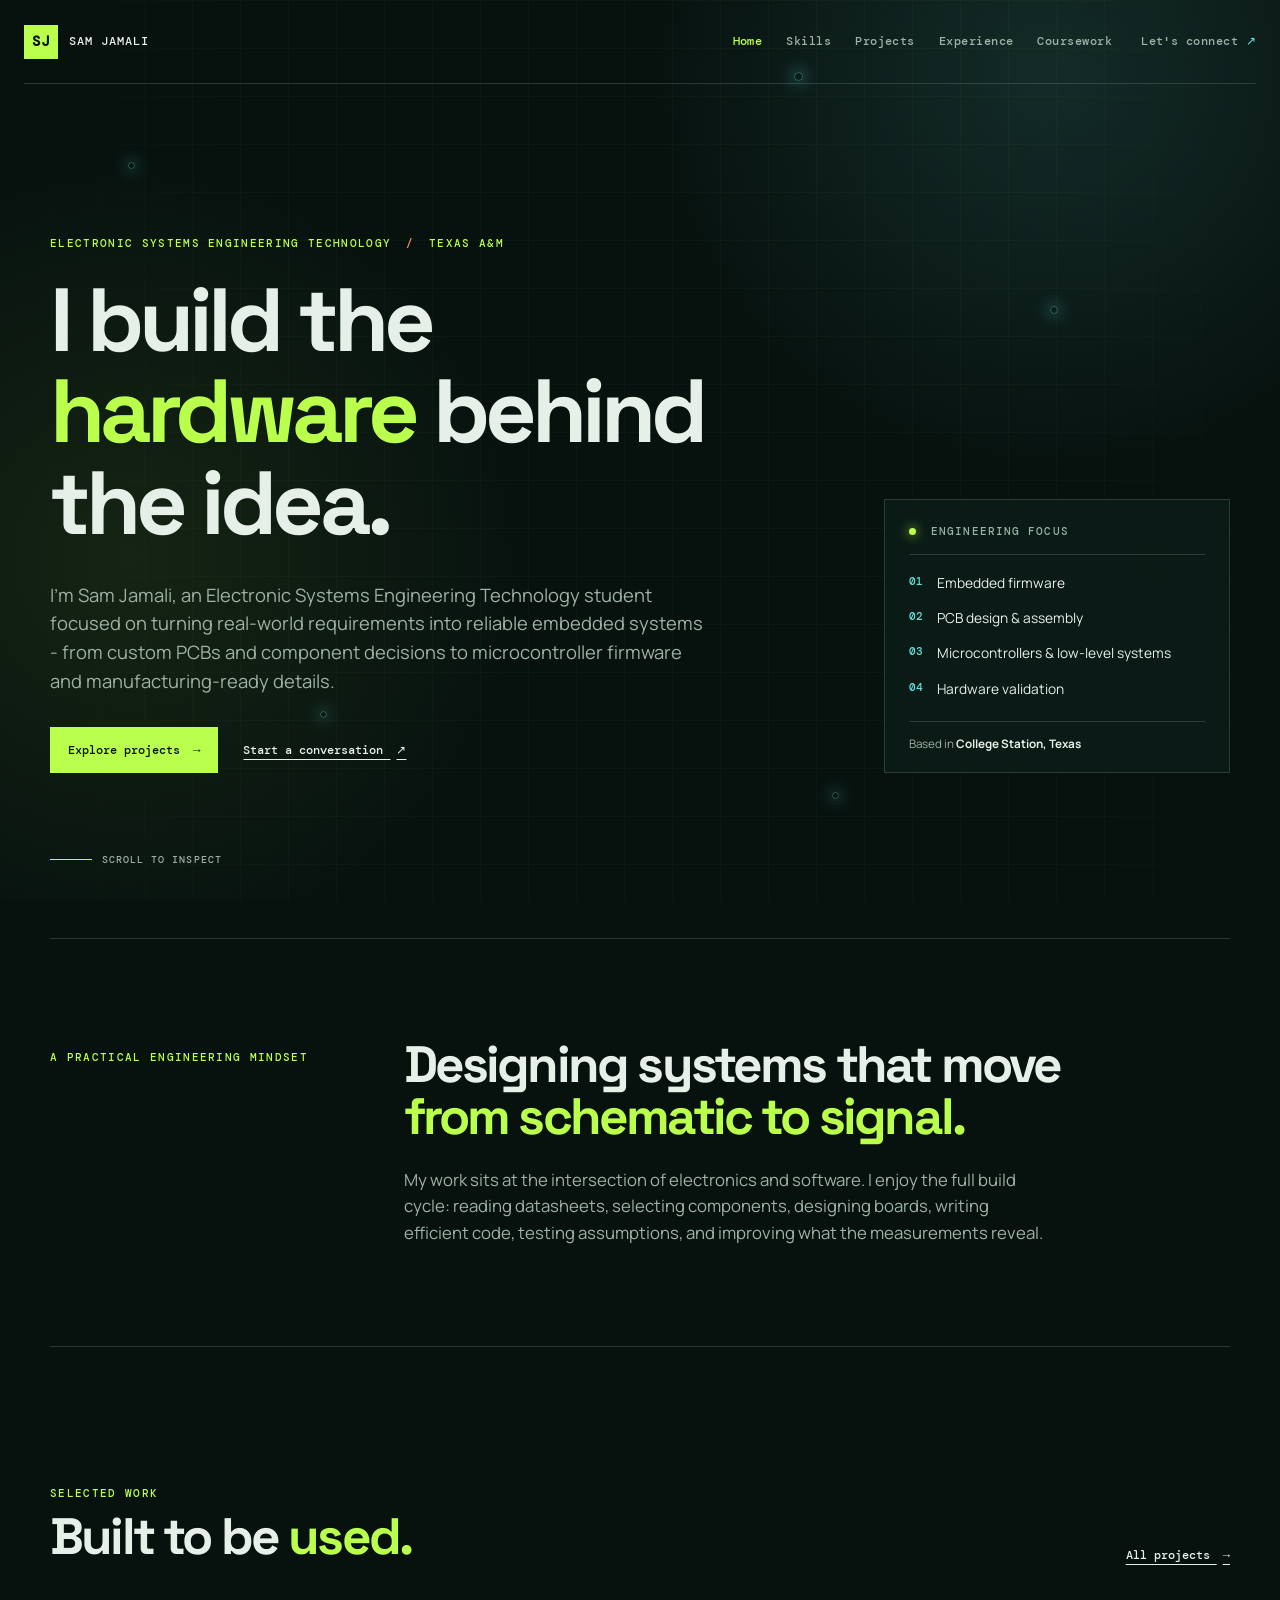
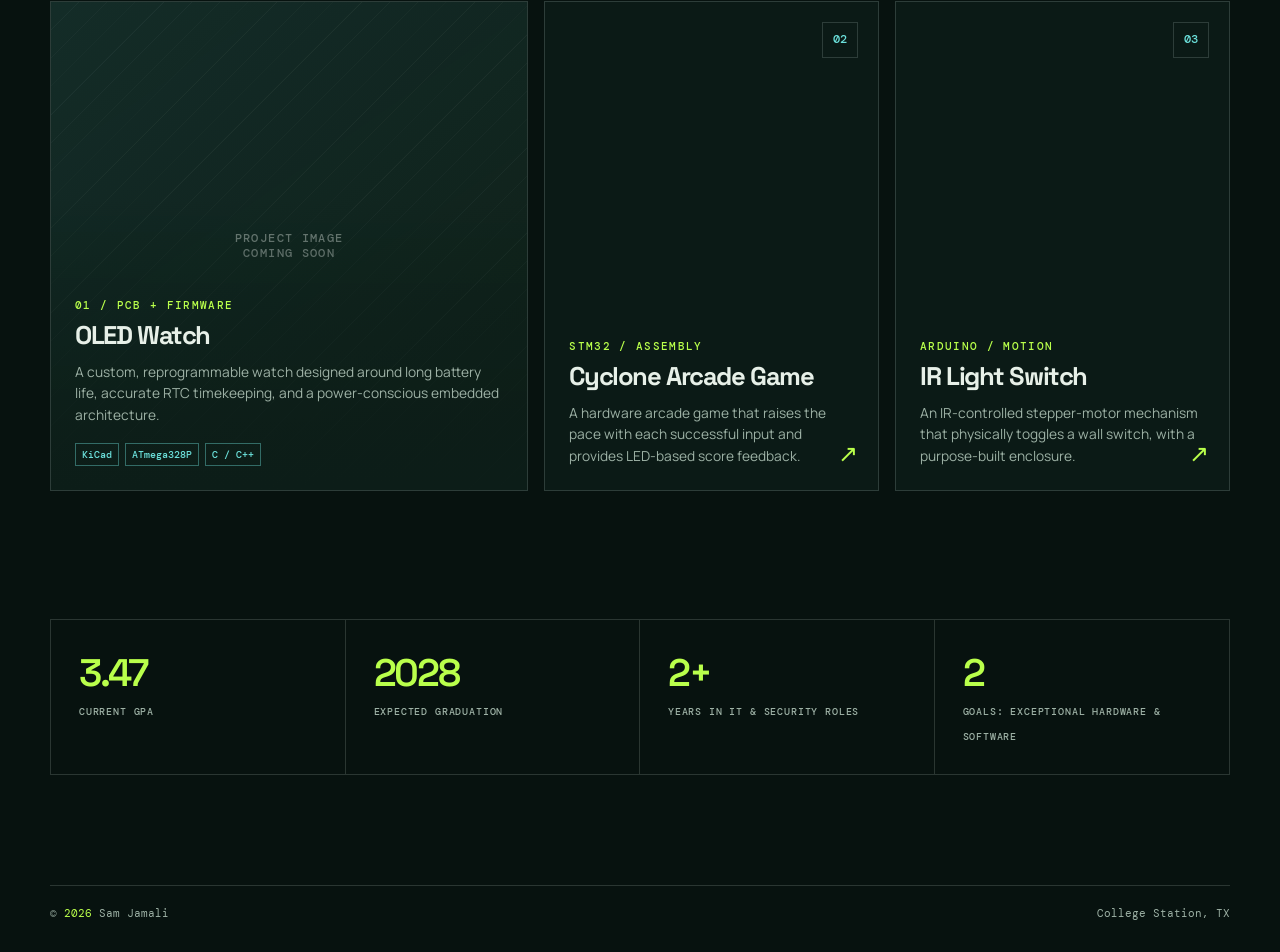
==== index.html @ dba13b64 "Adding all the files for the Fall port" ====
<!doctype html>
<html lang="en">
<head>
  <meta charset="utf-8">
  <meta name="viewport" content="width=device-width, initial-scale=1">
  <meta name="description" content="Sam Jamali - Electronic Systems Engineering Technology portfolio.">
  <title>Sam Jamali | Embedded Systems Engineer</title>
  <link rel="preconnect" href="https://fonts.googleapis.com">
  <link rel="preconnect" href="https://fonts.gstatic.com" crossorigin>
  <link href="https://fonts.googleapis.com/css2?family=DM+Mono:wght@400;500&family=Manrope:wght@400;500;600;700;800&family=Space+Grotesk:wght@500;600;700&display=swap" rel="stylesheet">
  <link rel="stylesheet" href="style.css">
  <link rel="stylesheet" href="enhancements.css">
  <script src="script.js" defer></script>
</head>
<body class="home">
  <a class="skip-link" href="#main">Skip to content</a>
  <div class="circuit-bg" aria-hidden="true"><i></i><i></i><i></i><i></i><i></i><i></i></div>
  <header class="site-header">
    <a class="brand" href="index.html" aria-label="Sam Jamali home"><span>SJ</span><b>SAM JAMALI</b></a>
    <button class="menu-toggle" aria-expanded="false" aria-controls="site-nav"><span></span><span></span><span></span><em>Menu</em></button>
    <nav id="site-nav" class="site-nav" aria-label="Primary navigation">
      <a class="active" href="index.html">Home</a><a href="skills.html">Skills</a><a href="projects.html">Projects</a><a href="experience.html">Experience</a><a href="coursework.html">Coursework</a><a class="nav-contact" href="contact.html">Let's connect <span>↗</span></a>
    </nav>
  </header>
  <main id="main">
    <section class="hero shell">
      <p class="eyebrow reveal">Electronic systems engineering technology <span>/</span> Texas A&amp;M</p>
      <div class="hero-grid">
        <div>
          <h1 class="reveal">I build the <em>hardware</em> behind the idea.</h1>
          <p class="hero-copy reveal">I’m Sam Jamali, an Electronic Systems Engineering Technology student focused on turning real-world requirements into reliable embedded systems - from custom PCBs and component decisions to microcontroller firmware and manufacturing-ready details.</p>
          <div class="hero-actions reveal"><a class="button" href="projects.html">Explore projects <span>→</span></a><a class="text-link" href="contact.html">Start a conversation <span>↗</span></a></div>
        </div>
        <aside class="status-card reveal" aria-label="Current focus">
          <div class="status-head"><span class="live-dot"></span> Engineering focus</div>
          <ul><li><span>01</span> Embedded firmware</li><li><span>02</span> PCB design &amp; assembly</li><li><span>03</span> Microcontrollers &amp; low-level systems</li><li><span>04</span> Hardware validation</li></ul>
          <p>Based in <strong>College Station, Texas</strong></p>
        </aside>
      </div>
      <div class="scroll-note"><span></span> Scroll to inspect</div>
    </section>
    <section class="intro-band shell reveal">
      <p class="section-kicker">A practical engineering mindset</p>
      <div><h2>Designing systems that move <em>from schematic to signal.</em></h2><p>My work sits at the intersection of electronics and software. I enjoy the full build cycle: reading datasheets, selecting components, designing boards, writing efficient code, testing assumptions, and improving what the measurements reveal.</p></div>
    </section>
    <section class="featured shell">
      <div class="section-heading reveal"><div><p class="section-kicker">Selected work</p><h2>Built to be <em>used.</em></h2></div><a class="text-link" href="projects.html">All projects <span>→</span></a></div>
      <div class="project-preview-grid">
        <article class="preview-card featured-card reveal"><div class="photo-placeholder"><span>Project image<br>coming soon</span></div><p class="card-index">01 / PCB + firmware</p><h3>OLED Watch</h3><p>A custom, reprogrammable watch designed around long battery life, accurate RTC timekeeping, and a power-conscious embedded architecture.</p><div class="tag-row"><span>KiCad</span><span>ATmega328P</span><span>C / C++</span></div></article>
        <article class="preview-card reveal"><div class="mini-mark">02</div><p class="card-index">STM32 / Assembly</p><h3>Cyclone Arcade Game</h3><p>A hardware arcade game that raises the pace with each successful input and provides LED-based score feedback.</p><a class="arrow-link" href="projects.html#cyclone" aria-label="View Cyclone Arcade Game">↗</a></article>
        <article class="preview-card reveal"><div class="mini-mark">03</div><p class="card-index">Arduino / Motion</p><h3>IR Light Switch</h3><p>An IR-controlled stepper-motor mechanism that physically toggles a wall switch, with a purpose-built enclosure.</p><a class="arrow-link" href="projects.html#ir-switch" aria-label="View IR Remote Light Switch">↗</a></article>
      </div>
    </section>
    <section class="numbers shell reveal" aria-label="Portfolio highlights"><div><strong>3.47</strong><span>Current GPA</span></div><div><strong>2028</strong><span>Expected graduation</span></div><div><strong>2+</strong><span>Years in IT &amp; security roles</span></div><div><strong>2</strong><span>Goals: exceptional hardware &amp; software</span></div></section>
  </main>
  <footer class="site-footer shell"><p>© <span data-year></span> Sam Jamali</p><p>College Station, TX</p></footer>
</body>
</html>
---- style.css ----
:root{--ink:#07120f;--panel:#0c1d18;--panel-2:#11271f;--paper:#e7f0e8;--muted:#9db1a5;--line:rgba(231,240,232,.16);--lime:#b9ff4b;--cyan:#6ce1dc;--orange:#ff9269;--mono:"DM Mono",monospace;--sans:"Manrope",sans-serif;--display:"Space Grotesk",sans-serif}*{box-sizing:border-box}html{scroll-behavior:smooth}body{margin:0;background:var(--ink);color:var(--paper);font-family:var(--sans);line-height:1.55;overflow-x:hidden}.shell{width:min(1180px,calc(100% - 48px));margin-inline:auto}.circuit-bg{position:fixed;inset:0;z-index:-2;overflow:hidden;background:radial-gradient(circle at 82% 8%,rgba(108,225,220,.12),transparent 25rem),radial-gradient(circle at 10% 62%,rgba(185,255,75,.08),transparent 25rem),#07120f}.circuit-bg:before{content:"";position:absolute;inset:0;opacity:.22;background-image:linear-gradient(rgba(185,255,75,.12) 1px,transparent 1px),linear-gradient(90deg,rgba(185,255,75,.12) 1px,transparent 1px);background-size:48px 48px;mask-image:linear-gradient(90deg,transparent,black 20%,black 80%,transparent)}.circuit-bg:after{content:"";position:absolute;inset:0;background:linear-gradient(115deg,transparent 45%,rgba(185,255,75,.025),transparent 55%);background-size:300% 100%;animation:glide 12s linear infinite}.circuit-bg i{position:absolute;border:1px solid rgba(108,225,220,.34);border-radius:50%;width:7px;height:7px;box-shadow:0 0 16px rgba(108,225,220,.8);animation:pulse 3s infinite}.circuit-bg i:nth-child(1){top:18%;left:10%}.circuit-bg i:nth-child(2){top:34%;left:82%;animation-delay:-1s}.circuit-bg i:nth-child(3){top:79%;left:25%;animation-delay:-2s}.circuit-bg i:nth-child(4){top:62%;left:90%;animation-delay:-.5s}.circuit-bg i:nth-child(5){top:8%;left:62%;animation-delay:-2.2s}.circuit-bg i:nth-child(6){top:88%;left:65%;animation-delay:-1.4s}@keyframes glide{to{background-position:100% 0}}@keyframes pulse{50%{transform:scale(2);opacity:.2}}a{color:inherit}.skip-link{position:absolute;left:-999px;top:10px;background:var(--lime);color:var(--ink);padding:10px;z-index:1000}.skip-link:focus{left:10px}.site-header{height:84px;width:min(1280px,calc(100% - 48px));margin:auto;display:flex;align-items:center;justify-content:space-between;border-bottom:1px solid var(--line);position:relative;z-index:5}.brand{display:flex;align-items:center;gap:11px;text-decoration:none;font-family:var(--mono);font-size:.77rem;letter-spacing:.08em}.brand span{display:grid;place-items:center;width:34px;height:34px;background:var(--lime);color:var(--ink);font-weight:bold;font-size:.9rem}.brand b{font-weight:500}.site-nav{display:flex;align-items:center;gap:24px}.site-nav a{font:500 .72rem var(--mono);letter-spacing:.04em;text-decoration:none;color:var(--muted);transition:color .2s}.site-nav a:hover,.site-nav a.active{color:var(--lime)}.site-nav .nav-contact{color:var(--ink);background:var(--paper);padding:10px 14px;margin-left:5px}.nav-contact span{color:#168b66}.menu-toggle{display:none}.hero{padding:clamp(68px,11vw,150px) 0 72px}.eyebrow,.section-kicker,.card-index{font:500 .69rem var(--mono);letter-spacing:.12em;text-transform:uppercase;color:var(--lime)}.eyebrow span{color:var(--orange);padding:0 .4rem}.hero-grid{display:grid;grid-template-columns:minmax(0,1.35fr) minmax(260px,.65fr);gap:clamp(40px,9vw,135px);align-items:end;margin-top:25px}h1,h2,h3{font-family:var(--display);line-height:1.02;letter-spacing:-.055em;margin:0}h1{font-size:clamp(3.5rem,7vw,6.75rem);max-width:820px}h1 em,h2 em{font-style:normal;color:var(--lime)}.hero-copy{color:var(--muted);max-width:660px;font-size:clamp(1rem,1.5vw,1.15rem);margin:32px 0}.hero-actions{display:flex;gap:25px;align-items:center;flex-wrap:wrap}.button{background:var(--lime);color:var(--ink);font:500 .78rem var(--mono);text-decoration:none;padding:15px 18px;display:inline-block;transition:transform .2s}.button:hover{transform:translate(-3px,-3px);box-shadow:5px 5px 0 var(--cyan)}.button span,.text-link span{margin-left:6px}.text-link{font:500 .76rem var(--mono);color:var(--paper);text-underline-offset:5px}.status-card{border:1px solid var(--line);background:rgba(12,29,24,.8);backdrop-filter:blur(10px);padding:24px 24px 19px}.status-head{font:500 .69rem var(--mono);color:var(--muted);text-transform:uppercase;letter-spacing:.1em}.live-dot{display:inline-block;background:var(--lime);border-radius:50%;width:7px;height:7px;margin-right:7px;box-shadow:0 0 12px var(--lime)}.status-card ul{padding:10px 0 15px;margin:16px 0 13px;border-block:1px solid var(--line);list-style:none}.status-card li{display:flex;gap:14px;padding:7px 0;font-size:.86rem}.status-card li span{font:500 .66rem var(--mono);color:var(--cyan);padding-top:3px}.status-card p{margin:0;font-size:.73rem;color:var(--muted)}.status-card strong{color:var(--paper)}.scroll-note{font:500 .65rem var(--mono);color:var(--muted);text-transform:uppercase;letter-spacing:.1em;margin-top:80px;display:flex;align-items:center;gap:10px}.scroll-note span{height:1px;width:42px;background:var(--lime)}.intro-band{border-top:1px solid var(--line);border-bottom:1px solid var(--line);padding:clamp(55px,8vw,100px) 0;display:grid;grid-template-columns:.55fr 1.45fr;gap:40px}.intro-band h2,.section-heading h2{font-size:clamp(2.1rem,4vw,3.7rem);max-width:740px}.intro-band>div p{margin:24px 0 0;color:var(--muted);max-width:650px;font-size:1.05rem}.featured{padding:clamp(65px,10vw,130px) 0}.section-heading{display:flex;justify-content:space-between;align-items:end;margin-bottom:38px}.project-preview-grid{display:grid;grid-template-columns:1.25fr .875fr .875fr;gap:16px}.preview-card{min-height:350px;padding:24px;background:rgba(12,29,24,.84);border:1px solid var(--line);position:relative;display:flex;flex-direction:column;justify-content:end;overflow:hidden;transition:transform .25s,border-color .25s}.preview-card:hover{transform:translateY(-6px);border-color:var(--lime)}.featured-card{min-height:490px}.photo-placeholder{position:absolute;inset:0;background:linear-gradient(145deg,rgba(108,225,220,.09),rgba(185,255,75,.02)),repeating-linear-gradient(135deg,transparent 0,transparent 19px,rgba(231,240,232,.05) 20px);display:grid;place-items:center;color:rgba(231,240,232,.45);text-align:center;font:500 .72rem var(--mono);text-transform:uppercase;letter-spacing:.12em}.featured-card:after{content:"";position:absolute;inset:40% 0 0;background:linear-gradient(transparent,var(--panel))}.featured-card>*:not(.photo-placeholder){z-index:1}.card-index{margin:0 0 10px}.preview-card h3{font-size:clamp(1.4rem,2vw,2.05rem)}.preview-card>p:not(.card-index){font-size:.86rem;color:var(--muted);margin:13px 0 0}.tag-row{display:flex;gap:6px;flex-wrap:wrap;margin-top:18px}.tag-row span{font:500 .62rem var(--mono);border:1px solid rgba(108,225,220,.4);padding:4px 6px;color:var(--cyan)}.mini-mark{position:absolute;top:20px;right:20px;width:36px;height:36px;border:1px solid var(--line);display:grid;place-items:center;font:500 .72rem var(--mono);color:var(--cyan)}.arrow-link{position:absolute;right:20px;bottom:19px;color:var(--lime);font-size:1.5rem;text-decoration:none}.numbers{display:grid;grid-template-columns:repeat(4,1fr);border:1px solid var(--line);margin-bottom:110px}.numbers div{padding:28px;border-right:1px solid var(--line)}.numbers div:last-child{border:0}.numbers strong{display:block;font:600 clamp(1.6rem,3vw,2.5rem) var(--display);color:var(--lime);letter-spacing:-.06em}.numbers span{font:500 .65rem var(--mono);color:var(--muted);text-transform:uppercase;letter-spacing:.08em}.site-footer{border-top:1px solid var(--line);padding:20px 0 32px;display:flex;justify-content:space-between;color:var(--muted);font:400 .68rem var(--mono)}.site-footer p{margin:0}.site-footer span{color:var(--lime)}.page-hero{padding:88px 0 55px;border-bottom:1px solid var(--line)}.page-hero h1{font-size:clamp(3.3rem,6vw,5.8rem);max-width:840px;margin-top:14px}.page-hero p:last-child{max-width:650px;color:var(--muted);font-size:1.05rem;margin:22px 0 0}.page-section{padding:80px 0}.skill-grid{display:grid;grid-template-columns:repeat(2,1fr);gap:16px}.skill-card{border:1px solid var(--line);background:rgba(12,29,24,.78);padding:27px}.skill-card h2{font-size:1.42rem;color:var(--cyan)}.skill-card p{color:var(--muted);font-size:.92rem}.skill-list{list-style:none;padding:0;margin:20px 0 0;display:flex;gap:8px;flex-wrap:wrap}.skill-list li{font:500 .69rem var(--mono);padding:7px 8px;background:rgba(185,255,75,.08);color:var(--paper);border-left:2px solid var(--lime)}.projects-list{display:grid;grid-template-columns:repeat(3,1fr);gap:16px}.project-full{border:1px solid var(--line);background:rgba(12,29,24,.8);display:flex;flex-direction:column}.project-full .photo-placeholder{position:relative;height:205px;flex-shrink:0}.project-full>div:last-child{padding:23px}.project-full h2{font-size:1.5rem}.project-full p{color:var(--muted);font-size:.88rem}.project-full .tag-row{margin-top:15px}.timeline{max-width:900px;margin:auto}.role{padding:0 0 52px 38px;border-left:1px solid var(--line);position:relative}.role:before{content:"";position:absolute;width:10px;height:10px;background:var(--lime);left:-5px;top:5px;box-shadow:0 0 16px var(--lime)}.role:last-child{padding-bottom:0}.role time{font:500 .69rem var(--mono);color:var(--orange);text-transform:uppercase;letter-spacing:.08em}.role h2{font-size:1.7rem;margin:7px 0}.role h3{font:500 .9rem var(--mono);color:var(--cyan);letter-spacing:0}.role p,.role li{color:var(--muted);font-size:.92rem}.role ul{padding-left:18px}.course-columns{display:grid;grid-template-columns:1fr 1fr;gap:55px}.course-year+.course-year{margin-top:44px}.course-year h2{font:500 .74rem var(--mono);letter-spacing:.11em;text-transform:uppercase;color:var(--lime);padding-bottom:12px;border-bottom:1px solid var(--line)}.course-list{list-style:none;padding:0;margin:0}.course-list li{padding:17px 0;border-bottom:1px solid var(--line)}.course-list h3{font:500 1.05rem var(--display);letter-spacing:-.02em}.course-list p{font-size:.84rem;color:var(--muted);margin:5px 0 0}.contact-wrap{max-width:830px;padding:100px 0 140px}.contact-wrap h1{font-size:clamp(3.3rem,6vw,5.8rem)}.contact-wrap>p{font-size:1.1rem;color:var(--muted);max-width:600px;margin:25px 0 40px}.contact-grid{display:grid;grid-template-columns:1fr 1fr;border:1px solid var(--line)}.contact-grid a,.contact-grid div{min-height:150px;padding:25px;text-decoration:none;border-right:1px solid var(--line);border-bottom:1px solid var(--line);transition:background .2s}.contact-grid a:hover{background:rgba(185,255,75,.1)}.contact-grid small{display:block;color:var(--lime);font:500 .68rem var(--mono);letter-spacing:.1em;text-transform:uppercase}.contact-grid strong{display:block;font:600 1.1rem var(--display);margin-top:20px}.reveal{opacity:0;transform:translateY(18px);transition:opacity .7s ease,transform .7s ease}.reveal.in-view{opacity:1;transform:none}@media(max-width:850px){.site-nav{gap:13px}.site-nav a{font-size:.64rem}.project-preview-grid{grid-template-columns:1fr 1fr}.featured-card{grid-row:span 1}.projects-list{grid-template-columns:1fr 1fr}}@media(max-width:680px){.shell{width:min(100% - 32px,1180px)}.site-header{width:calc(100% - 32px);height:70px}.menu-toggle{display:flex;align-items:center;gap:4px;border:0;background:transparent;color:var(--paper);padding:8px;position:relative;z-index:9}.menu-toggle span{display:block;width:19px;height:1px;background:var(--lime)}.menu-toggle em{font:500 .62rem var(--mono);font-style:normal;text-transform:uppercase;margin-left:4px}.site-nav{display:none;position:absolute;top:60px;right:0;width:min(300px,calc(100vw - 32px));padding:18px;background:var(--panel);border:1px solid var(--line);align-items:stretch;gap:0}.site-nav.open{display:flex;flex-direction:column}.site-nav a{padding:12px;font-size:.74rem}.site-nav .nav-contact{margin:8px 0 0}.hero{padding-top:65px}.hero-grid,.intro-band,.course-columns{grid-template-columns:1fr}.hero-grid{gap:40px}.status-card{max-width:430px}.intro-band{gap:25px}.section-heading{align-items:start;gap:24px;flex-direction:column}.project-preview-grid,.projects-list,.skill-grid{grid-template-columns:1fr}.featured-card{min-height:430px}.numbers{grid-template-columns:1fr 1fr;margin-bottom:70px}.numbers div:nth-child(2){border-right:0}.numbers div:nth-child(-n+2){border-bottom:1px solid var(--line)}.site-footer{gap:10px;flex-direction:column}.page-hero{padding:60px 0 45px}.page-section{padding:55px 0}.contact-wrap{padding:70px 0}.contact-grid{grid-template-columns:1fr}.contact-grid a,.contact-grid div{border-right:0}.circuit-bg:before{background-size:34px 34px}}
---- enhancements.css ----
/* Shared refinements for navigation, footer, and the moving circuit field. */
.site-nav .nav-contact {
  background: transparent;
  color: var(--muted);
  padding: 0;
  margin-left: 5px;
}

.site-nav .nav-contact:hover,
.site-nav .nav-contact.active { color: var(--lime); }
.nav-contact span { color: var(--cyan); }

/* Each light traces a vertical oval while travelling down the page. */
.circuit-bg i {
  top: -12vh;
  left: var(--light-x);
  width: var(--light-size, 7px);
  height: var(--light-size, 7px);
  animation: oval-descent var(--light-duration, 14s) linear infinite;
  animation-delay: var(--light-delay, 0s);
}
.circuit-bg i:nth-child(1) { --light-x: 10%; --arc: 52px; --light-duration: 15s; --light-delay: -4s; }
.circuit-bg i:nth-child(2) { --light-x: 83%; --arc: 75px; --light-size: 8px; --light-duration: 18s; --light-delay: -11s; }
.circuit-bg i:nth-child(3) { --light-x: 25%; --arc: 45px; --light-duration: 13s; --light-delay: -8s; }
.circuit-bg i:nth-child(4) { --light-x: 91%; --arc: 34px; --light-size: 6px; --light-duration: 16s; --light-delay: -1s; }
.circuit-bg i:nth-child(5) { --light-x: 62%; --arc: 66px; --light-size: 9px; --light-duration: 19s; --light-delay: -15s; }
.circuit-bg i:nth-child(6) { --light-x: 66%; --arc: 39px; --light-duration: 12s; --light-delay: -6s; }

@keyframes oval-descent {
  0% { transform: translate3d(0, -10vh, 0); opacity: 0; }
  6% { opacity: .85; }
  12.5% { transform: translate3d(calc(var(--arc) * .7), 4vh, 0); }
  25% { transform: translate3d(var(--arc), 18vh, 0); }
  37.5% { transform: translate3d(calc(var(--arc) * .7), 32vh, 0); }
  50% { transform: translate3d(0, 46vh, 0); }
  62.5% { transform: translate3d(calc(var(--arc) * -.7), 60vh, 0); }
  75% { transform: translate3d(calc(var(--arc) * -1), 74vh, 0); }
  87.5% { transform: translate3d(calc(var(--arc) * -.7), 88vh, 0); }
  96% { opacity: .85; }
  100% { transform: translate3d(0, 110vh, 0); opacity: 0; }
}

.research-section {
  display: grid;
  grid-template-columns: minmax(160px, .55fr) minmax(0, 1.45fr);
  gap: 48px;
  margin-top: 12px;
  margin-bottom: 96px;
  padding: 42px;
  border: 1px solid var(--line);
  background: linear-gradient(125deg, rgba(108, 225, 220, .08), rgba(12, 29, 24, .84) 45%);
}

.research-label > p:last-child {
  margin: 9px 0 0;
  color: var(--muted);
  font: 500 .68rem var(--mono);
  letter-spacing: .09em;
  text-transform: uppercase;
}

.research-content .eyebrow { color: var(--cyan); }
.research-content h2 { margin-top: 11px; font-size: clamp(2rem, 4vw, 3.5rem); }
.research-intro { max-width: 710px; margin: 22px 0 32px; color: var(--muted); font-size: 1rem; }
.research-points { display: grid; grid-template-columns: repeat(3, 1fr); border-top: 1px solid var(--line); }
.research-points article { padding: 20px 22px 4px 0; }
.research-points article + article { padding-left: 22px; border-left: 1px solid var(--line); }
.research-points span { color: var(--lime); font: 500 .68rem var(--mono); }
.research-points h3 { margin: 10px 0 8px; font-size: 1.1rem; letter-spacing: -.03em; }
.research-points p { margin: 0; color: var(--muted); font-size: .84rem; }

@media (max-width: 680px) {
  .site-nav .nav-contact { margin: 8px 0 0; padding: 12px; }
  .circuit-bg i:nth-child(n) { --arc: 28px; }
  .research-section { grid-template-columns: 1fr; gap: 22px; margin-bottom: 65px; padding: 25px; }
  .research-points { grid-template-columns: 1fr; }
  .research-points article { padding: 18px 0; }
  .research-points article + article { padding-left: 0; border-left: 0; border-top: 1px solid var(--line); }
}
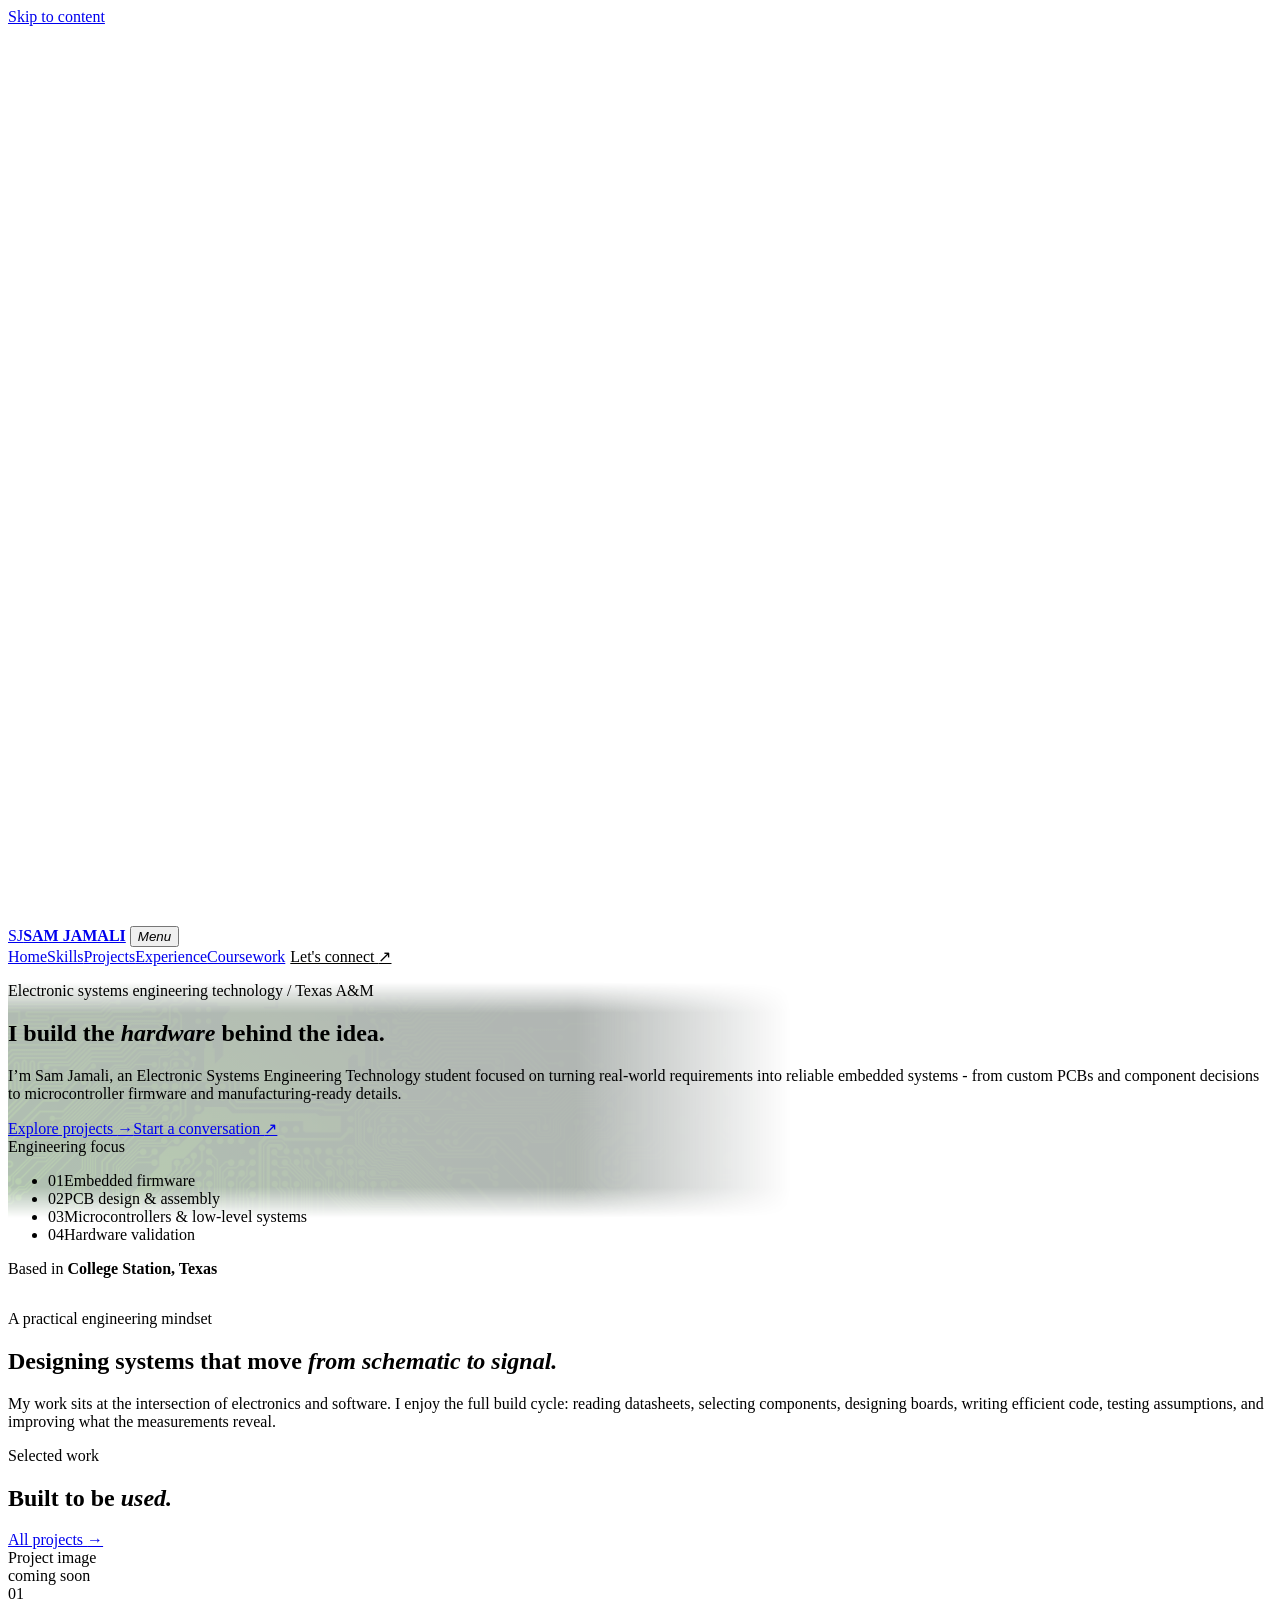
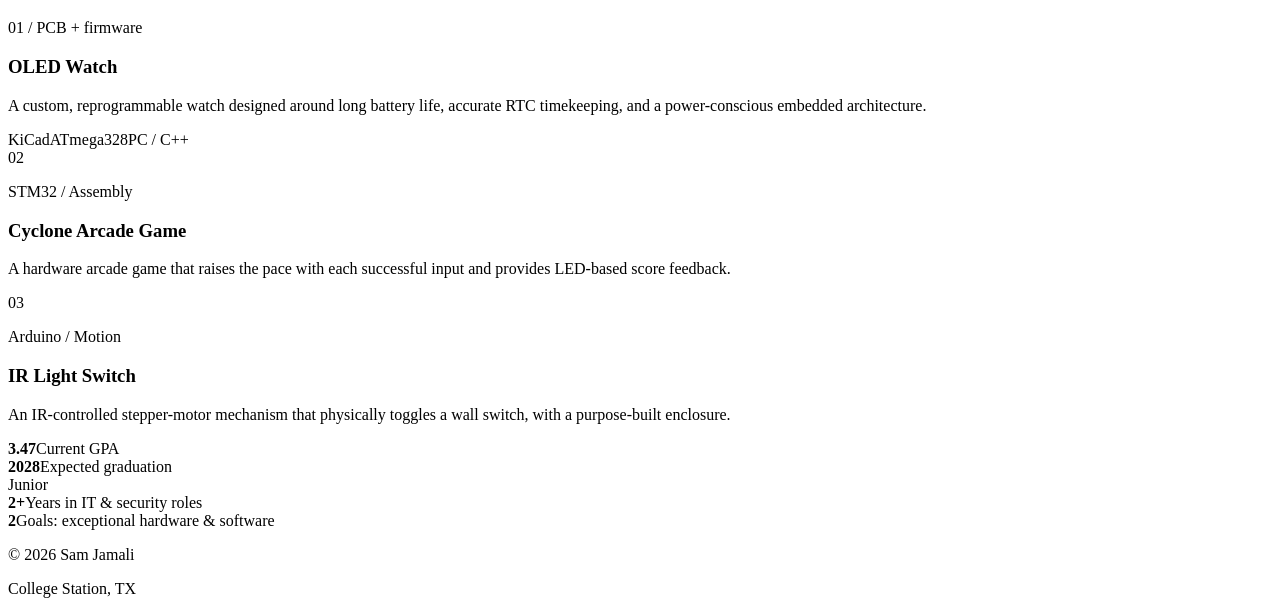
==== commit 057adee1: "ok here we go" ====
--- a/index.html
+++ b/index.html
@@ -29,15 +29,14 @@
         <div>
           <h1 class="reveal">I build the <em>hardware</em> behind the idea.</h1>
           <p class="hero-copy reveal">I’m Sam Jamali, an Electronic Systems Engineering Technology student focused on turning real-world requirements into reliable embedded systems - from custom PCBs and component decisions to microcontroller firmware and manufacturing-ready details.</p>
-          <div class="hero-actions reveal"><a class="button" href="projects.html">Explore projects <span>→</span></a><a class="text-link" href="contact.html">Start a conversation <span>↗</span></a></div>
+          <div class="hero-actions reveal"><a class="button" href="projects.html">Explore projects <span>→</span></a><a class="text-link" href="contact.html#contact-details">Start a conversation <span>↗</span></a></div>
         </div>
         <aside class="status-card reveal" aria-label="Current focus">
           <div class="status-head"><span class="live-dot"></span> Engineering focus</div>
-          <ul><li><span>01</span> Embedded firmware</li><li><span>02</span> PCB design &amp; assembly</li><li><span>03</span> Microcontrollers &amp; low-level systems</li><li><span>04</span> Hardware validation</li></ul>
+          <ul><li><span>01</span><a href="projects.html#cyclone">Embedded firmware</a></li><li><span>02</span><a href="projects.html#oled-watch">PCB design &amp; assembly</a></li><li><span>03</span><a href="projects.html#oled-watch">Microcontrollers &amp; low-level systems</a></li><li class="hardware-focus"><span>04</span><a class="hardware-preview-trigger" href="projects.html#ir-switch">Hardware validation</a><img class="hardware-preview" src="genericPCBpic.png" alt="Printed circuit board preview"></li></ul>
           <p>Based in <strong>College Station, Texas</strong></p>
         </aside>
       </div>
-      <div class="scroll-note"><span></span> Scroll to inspect</div>
     </section>
     <section class="intro-band shell reveal">
       <p class="section-kicker">A practical engineering mindset</p>
@@ -46,12 +45,12 @@
     <section class="featured shell">
       <div class="section-heading reveal"><div><p class="section-kicker">Selected work</p><h2>Built to be <em>used.</em></h2></div><a class="text-link" href="projects.html">All projects <span>→</span></a></div>
       <div class="project-preview-grid">
-        <article class="preview-card featured-card reveal"><div class="photo-placeholder"><span>Project image<br>coming soon</span></div><p class="card-index">01 / PCB + firmware</p><h3>OLED Watch</h3><p>A custom, reprogrammable watch designed around long battery life, accurate RTC timekeeping, and a power-conscious embedded architecture.</p><div class="tag-row"><span>KiCad</span><span>ATmega328P</span><span>C / C++</span></div></article>
-        <article class="preview-card reveal"><div class="mini-mark">02</div><p class="card-index">STM32 / Assembly</p><h3>Cyclone Arcade Game</h3><p>A hardware arcade game that raises the pace with each successful input and provides LED-based score feedback.</p><a class="arrow-link" href="projects.html#cyclone" aria-label="View Cyclone Arcade Game">↗</a></article>
-        <article class="preview-card reveal"><div class="mini-mark">03</div><p class="card-index">Arduino / Motion</p><h3>IR Light Switch</h3><p>An IR-controlled stepper-motor mechanism that physically toggles a wall switch, with a purpose-built enclosure.</p><a class="arrow-link" href="projects.html#ir-switch" aria-label="View IR Remote Light Switch">↗</a></article>
+        <article class="preview-card featured-card reveal"><a class="card-hit-area" href="projects.html#oled-watch" aria-label="View OLED Watch project"></a><div class="photo-placeholder"><span>Project image<br>coming soon</span></div><div class="mini-mark">01</div><p class="card-index">01 / PCB + firmware</p><h3>OLED Watch</h3><p>A custom, reprogrammable watch designed around long battery life, accurate RTC timekeeping, and a power-conscious embedded architecture.</p><div class="tag-row"><span>KiCad</span><span>ATmega328P</span><span>C / C++</span></div></article>
+        <article class="preview-card reveal"><a class="card-hit-area" href="projects.html#cyclone" aria-label="View Cyclone Arcade Game"></a><div class="mini-mark">02</div><p class="card-index">STM32 / Assembly</p><h3>Cyclone Arcade Game</h3><p>A hardware arcade game that raises the pace with each successful input and provides LED-based score feedback.</p></article>
+        <article class="preview-card reveal"><a class="card-hit-area" href="projects.html#ir-switch" aria-label="View IR Remote Light Switch"></a><div class="mini-mark">03</div><p class="card-index">Arduino / Motion</p><h3>IR Light Switch</h3><p>An IR-controlled stepper-motor mechanism that physically toggles a wall switch, with a purpose-built enclosure.</p></article>
       </div>
     </section>
-    <section class="numbers shell reveal" aria-label="Portfolio highlights"><div><strong>3.47</strong><span>Current GPA</span></div><div><strong>2028</strong><span>Expected graduation</span></div><div><strong>2+</strong><span>Years in IT &amp; security roles</span></div><div><strong>2</strong><span>Goals: exceptional hardware &amp; software</span></div></section>
+    <section class="numbers shell reveal" aria-label="Portfolio highlights"><div><strong>3.47</strong><span>Current GPA</span></div><div><strong>2028</strong><span>Expected graduation<br>Junior</span></div><div><strong>2+</strong><span>Years in IT &amp; security roles</span></div><div><strong>2</strong><span>Goals: exceptional hardware &amp; software</span></div></section>
   </main>
   <footer class="site-footer shell"><p>© <span data-year></span> Sam Jamali</p><p>College Station, TX</p></footer>
 </body>
--- a/enhancements.css
+++ b/enhancements.css
@@ -9,6 +9,77 @@
 .site-nav .nav-contact:hover,
 .site-nav .nav-contact.active { color: var(--lime); }
 .nav-contact span { color: var(--cyan); }
+
+.status-card li a {
+  color: inherit;
+  text-decoration: none;
+  transition: color .2s ease, transform .2s ease;
+}
+
+.status-card li a:hover,
+.status-card li a:focus-visible {
+  color: var(--lime);
+  transform: translateX(3px);
+  outline: none;
+}
+
+/* Give the hero statement a hardware-specific visual field. */
+.home .hero {
+  isolation: isolate;
+  overflow: hidden;
+}
+.home .hero::before {
+  content: "";
+  position: absolute;
+  z-index: -1;
+  top: 5%;
+  left: -9vw;
+  width: min(900px, 88vw);
+  height: 72%;
+  opacity: .31;
+  background:
+    linear-gradient(90deg, rgba(7, 18, 15, .08), rgba(7, 18, 15, .76) 64%, rgba(7, 18, 15, 1)),
+    linear-gradient(0deg, rgba(7, 18, 15, .22), rgba(7, 18, 15, .66)),
+    url("genericPCBpic.png") center / cover no-repeat;
+  mask-image: linear-gradient(90deg, transparent, black 8%, black 76%, transparent), linear-gradient(0deg, transparent, black 13%, black 87%, transparent);
+  mask-composite: intersect;
+}
+
+.hardware-focus { position: relative; }
+.hardware-preview {
+  position: absolute;
+  right: -34px;
+  top: calc(100% + 10px);
+  z-index: 10;
+  width: 230px;
+  aspect-ratio: 16 / 10;
+  object-fit: cover;
+  object-position: center;
+  border: 1px solid rgba(185, 255, 75, .75);
+  box-shadow: 0 12px 34px rgba(0, 0, 0, .5), 0 0 24px rgba(185, 255, 75, .16);
+  opacity: 0;
+  visibility: hidden;
+  transform: translateY(-7px) scale(.97);
+  transition: opacity .2s ease, transform .2s ease, visibility .2s ease;
+  pointer-events: none;
+}
+.hardware-preview-trigger:hover + .hardware-preview,
+.hardware-preview-trigger:focus-visible + .hardware-preview {
+  opacity: 1;
+  visibility: visible;
+  transform: translateY(0) scale(1);
+}
+
+.project-full:target {
+  opacity: 1;
+  transform: none;
+  animation: project-target 1.05s ease-out both;
+}
+
+@keyframes project-target {
+  0%, 20% { border-color: var(--lime); box-shadow: 0 0 0 1px rgba(185, 255, 75, .9), 0 0 58px rgba(185, 255, 75, .42); }
+  100% { border-color: var(--line); box-shadow: none; }
+}
 
 /* Each light traces a vertical oval while travelling down the page. */
 .circuit-bg i {
@@ -17,7 +88,7 @@
   width: var(--light-size, 7px);
   height: var(--light-size, 7px);
   animation: oval-descent var(--light-duration, 14s) linear infinite;
-  animation-delay: var(--light-delay, 0s);
+  animation-delay: calc(var(--light-delay, 0s) + var(--animation-offset, 0s));
 }
 .circuit-bg i:nth-child(1) { --light-x: 10%; --arc: 52px; --light-duration: 15s; --light-delay: -4s; }
 .circuit-bg i:nth-child(2) { --light-x: 83%; --arc: 75px; --light-size: 8px; --light-duration: 18s; --light-delay: -11s; }
@@ -25,6 +96,51 @@
 .circuit-bg i:nth-child(4) { --light-x: 91%; --arc: 34px; --light-size: 6px; --light-duration: 16s; --light-delay: -1s; }
 .circuit-bg i:nth-child(5) { --light-x: 62%; --arc: 66px; --light-size: 9px; --light-duration: 19s; --light-delay: -15s; }
 .circuit-bg i:nth-child(6) { --light-x: 66%; --arc: 39px; --light-duration: 12s; --light-delay: -6s; }
+
+/* Six matching radial slices originate at the center; their motion is mirrored in every wedge. */
+.circuit-bg {
+  inset: -2px;
+  min-height: 100dvh;
+  z-index: 0;
+  pointer-events: none;
+  background:
+    radial-gradient(circle at 50% 50%, rgba(108, 225, 220, .11), transparent 23rem),
+    radial-gradient(circle at 82% 8%, rgba(108, 225, 220, .12), transparent 28rem),
+    radial-gradient(circle at 10% 62%, rgba(185, 255, 75, .10), transparent 28rem),
+    var(--ink);
+}
+
+.circuit-bg::before {
+  opacity: .46;
+  background-image:
+    repeating-conic-gradient(from -30deg at 50% 50%, rgba(185, 255, 75, .06) 0deg 59.2deg, transparent 59.2deg 60deg),
+    repeating-radial-gradient(circle at 50% 50%, transparent 0 145px, rgba(108, 225, 220, .18) 146px 147px, transparent 148px 235px);
+  background-size: 100% 100%, 100% 100%;
+  mask-image: radial-gradient(circle at 50% 50%, black, rgba(0, 0, 0, .68) 48%, transparent 88%);
+  animation: reflected-slices 20s ease-in-out infinite;
+  animation-delay: var(--animation-offset, 0s);
+  transform-origin: 50% 50%;
+}
+
+.circuit-bg::after {
+  opacity: .28;
+  background-image:
+    linear-gradient(rgba(185, 255, 75, .16) 1px, transparent 1px),
+    linear-gradient(90deg, rgba(185, 255, 75, .16) 1px, transparent 1px);
+  background-size: 48px 48px;
+  animation: none;
+  filter: none;
+  transform: none;
+}
+
+.circuit-bg i {
+  z-index: 2;
+}
+
+@keyframes reflected-slices {
+  0%, 100% { opacity: .30; transform: scale(.99); filter: brightness(.95); }
+  50% { opacity: .58; transform: scale(1.025); filter: brightness(1.12); }
+}
 
 @keyframes oval-descent {
   0% { transform: translate3d(0, -10vh, 0); opacity: 0; }
@@ -69,11 +185,62 @@
 .research-points h3 { margin: 10px 0 8px; font-size: 1.1rem; letter-spacing: -.03em; }
 .research-points p { margin: 0; color: var(--muted); font-size: .84rem; }
 
+/* Keep the dark circuit field visible even when a browser is heavily zoomed. */
+html, body { min-height: 100%; background: var(--ink); }
+body { min-height: 100dvh; }
+
+/* Content always sits above the decorative fixed background. */
+.site-header,
+main,
+.site-footer {
+  position: relative;
+  z-index: 2;
+}
+main > section { position: relative; z-index: 2; }
+.circuit-bg,
+.circuit-bg::before,
+.circuit-bg::after,
+.circuit-bg i { pointer-events: none; }
+
+.card-hit-area { position: absolute; inset: 0; z-index: 3; }
+.featured-card .mini-mark { z-index: 2; }
+
+/* Project detail rows reserve three quarters of their width for imagery. */
+.projects-list { display: flex; flex-direction: column; gap: 20px; }
+.project-full {
+  display: grid;
+  grid-template-columns: minmax(0, 3fr) minmax(275px, 1fr);
+  min-height: 290px;
+}
+.project-full .photo-placeholder { height: auto; min-height: 290px; }
+.project-full > div:last-child { padding: 30px; align-self: center; }
+.photo-placeholder.has-project-image { display: block; overflow: hidden; background: #06180c; }
+.photo-placeholder.has-project-image img { width: 100%; height: 100%; object-fit: cover; object-position: center; display: block; filter: saturate(.86) contrast(1.08); }
+
+.contact-grid { scroll-margin-top: 90px; }
+.contact-grid:target a:nth-of-type(-n + 2) { animation: contact-target 1.2s ease-out both; }
+@keyframes contact-target {
+  0%, 25% { background: rgba(185, 255, 75, .18); box-shadow: inset 0 0 0 1px rgba(185, 255, 75, .85), 0 0 32px rgba(185, 255, 75, .22); }
+  100% { background: transparent; box-shadow: none; }
+}
+
 @media (max-width: 680px) {
   .site-nav .nav-contact { margin: 8px 0 0; padding: 12px; }
   .circuit-bg i:nth-child(n) { --arc: 28px; }
+  .hardware-preview { right: 0; width: min(230px, calc(100vw - 64px)); }
+  .home .hero::before { left: -20vw; width: 125vw; height: 63%; opacity: .24; }
   .research-section { grid-template-columns: 1fr; gap: 22px; margin-bottom: 65px; padding: 25px; }
   .research-points { grid-template-columns: 1fr; }
   .research-points article { padding: 18px 0; }
   .research-points article + article { padding-left: 0; border-left: 0; border-top: 1px solid var(--line); }
-}
+  .project-full { grid-template-columns: 1fr; min-height: 0; }
+  .project-full .photo-placeholder { min-height: 220px; }
+  .project-full > div:last-child { padding: 24px; }
+}
+
+@media (prefers-reduced-motion: reduce) {
+  .circuit-bg i,
+  .circuit-bg::before,
+  .project-full:target,
+  .contact-grid:target a:nth-of-type(-n + 2) { animation: none; }
+}
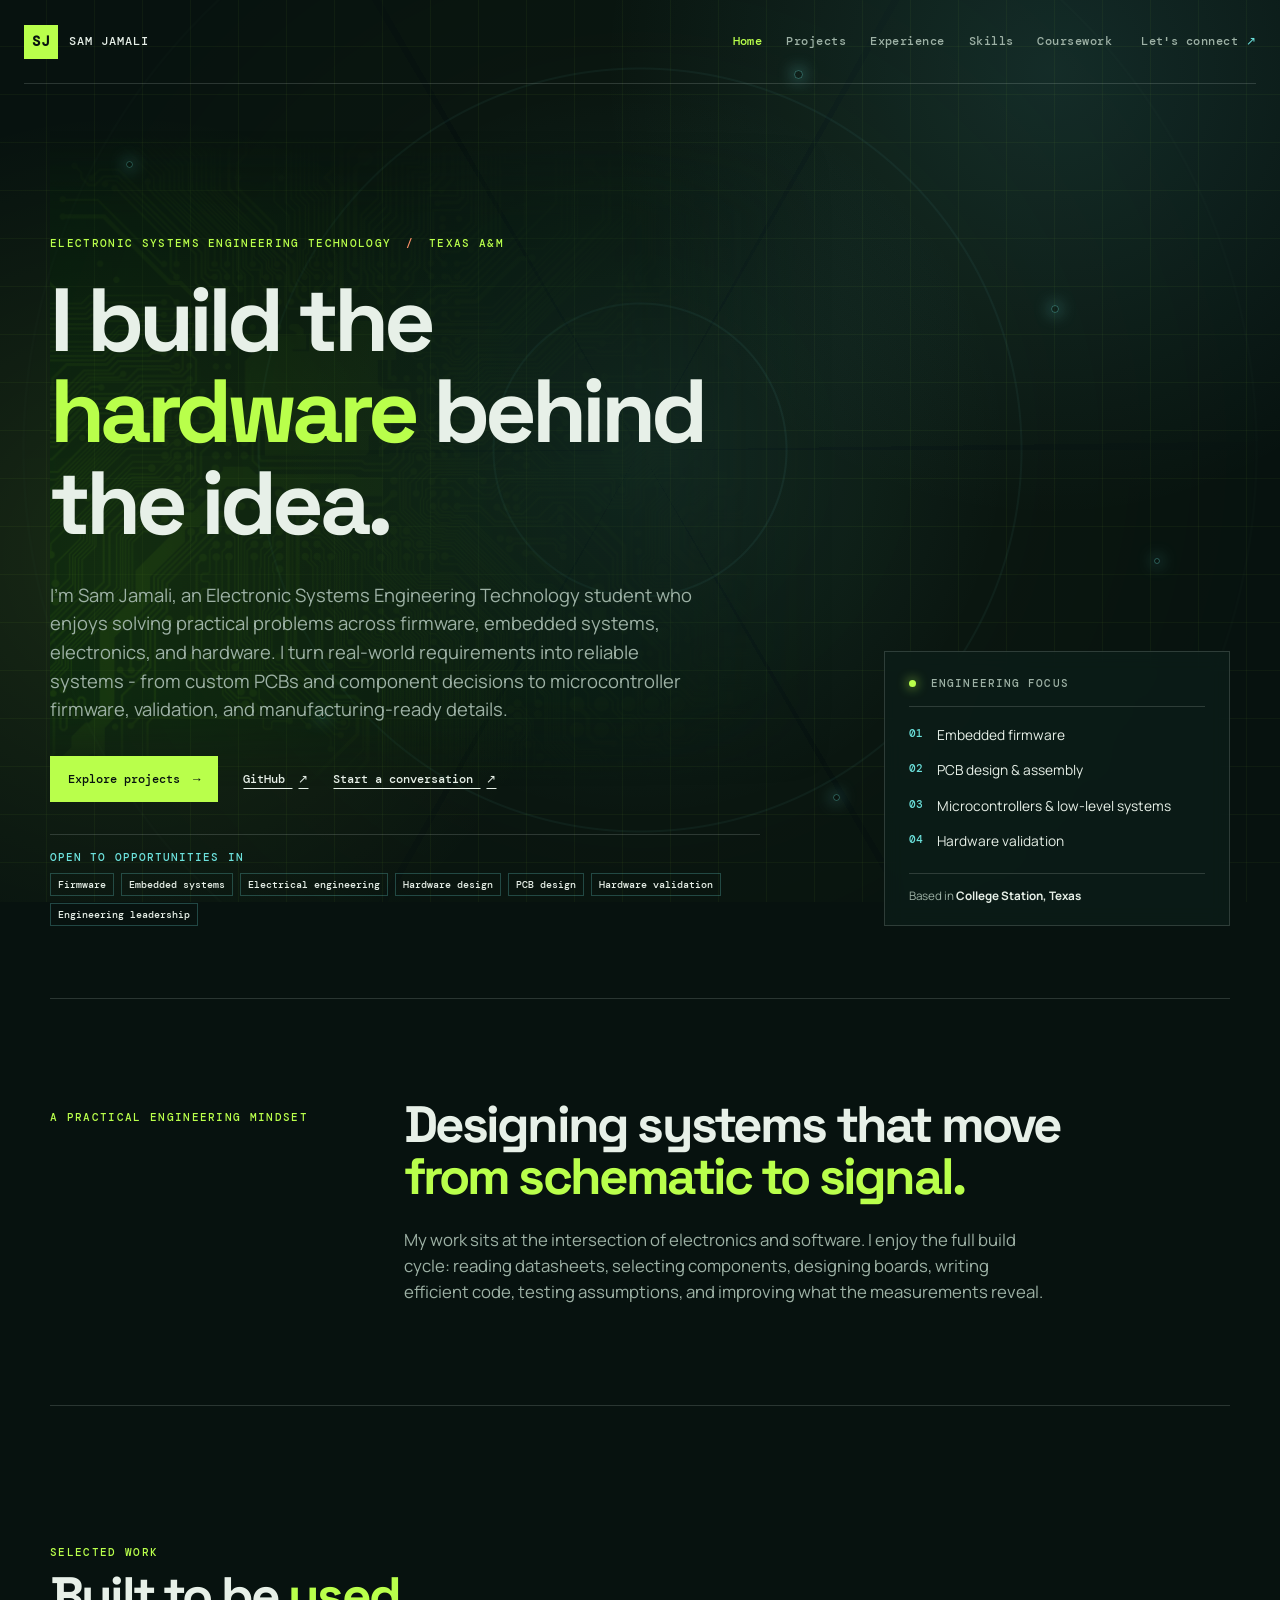
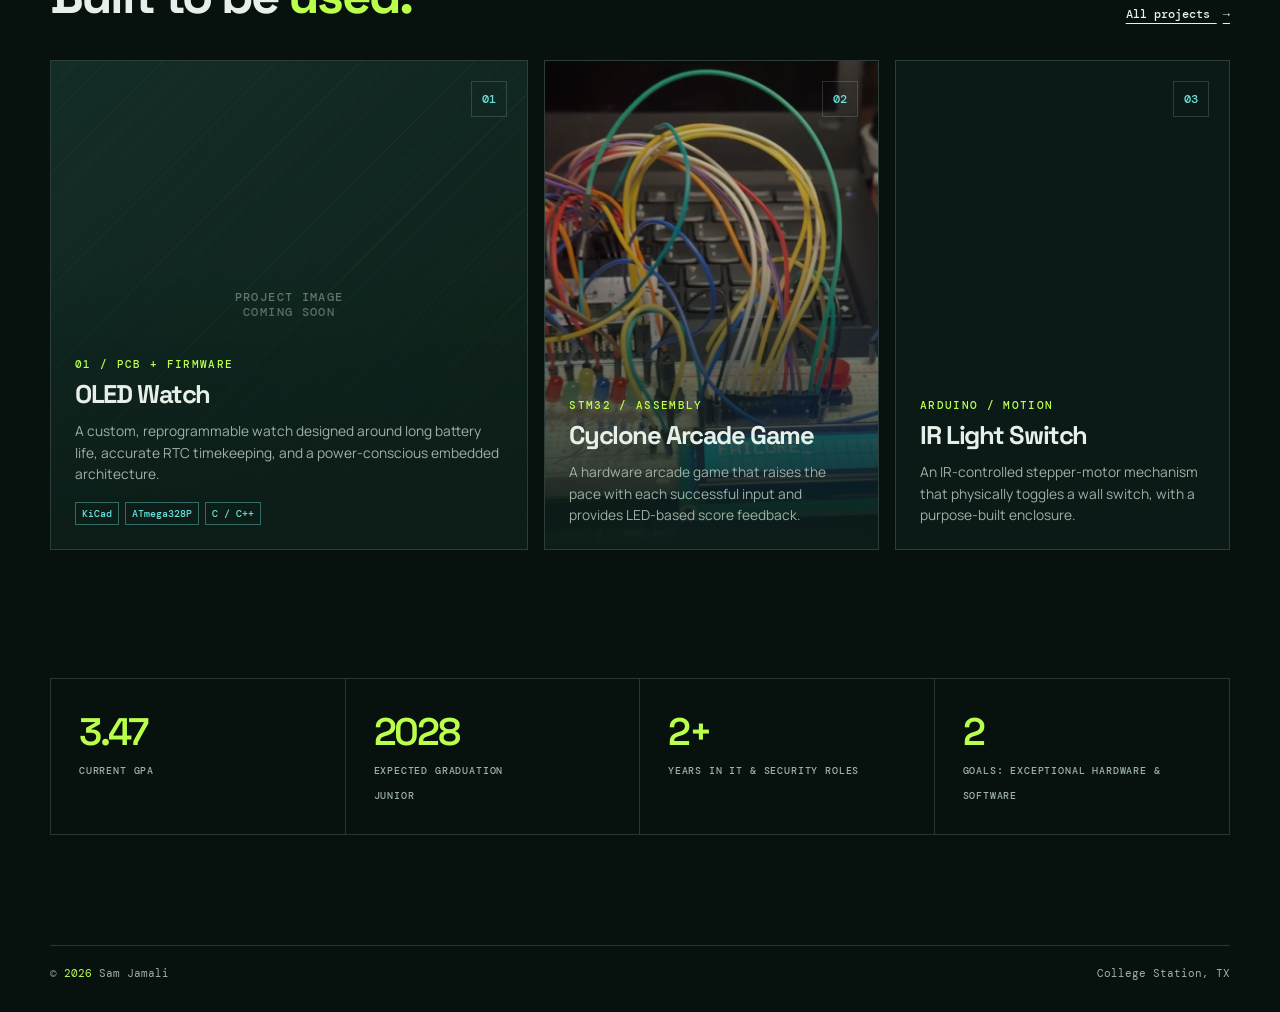
==== commit 688f0b8b: "Add files via upload" ====
--- a/index.html
+++ b/index.html
@@ -19,7 +19,7 @@
     <a class="brand" href="index.html" aria-label="Sam Jamali home"><span>SJ</span><b>SAM JAMALI</b></a>
     <button class="menu-toggle" aria-expanded="false" aria-controls="site-nav"><span></span><span></span><span></span><em>Menu</em></button>
     <nav id="site-nav" class="site-nav" aria-label="Primary navigation">
-      <a class="active" href="index.html">Home</a><a href="skills.html">Skills</a><a href="projects.html">Projects</a><a href="experience.html">Experience</a><a href="coursework.html">Coursework</a><a class="nav-contact" href="contact.html">Let's connect <span>↗</span></a>
+      <a class="active" href="index.html">Home</a><a href="projects.html">Projects</a><a href="experience.html">Experience</a><a href="skills.html">Skills</a><a href="coursework.html">Coursework</a><a class="nav-contact" href="contact.html">Let's connect <span>↗</span></a>
     </nav>
   </header>
   <main id="main">
@@ -28,12 +28,13 @@
       <div class="hero-grid">
         <div>
           <h1 class="reveal">I build the <em>hardware</em> behind the idea.</h1>
-          <p class="hero-copy reveal">I’m Sam Jamali, an Electronic Systems Engineering Technology student focused on turning real-world requirements into reliable embedded systems - from custom PCBs and component decisions to microcontroller firmware and manufacturing-ready details.</p>
-          <div class="hero-actions reveal"><a class="button" href="projects.html">Explore projects <span>→</span></a><a class="text-link" href="contact.html#contact-details">Start a conversation <span>↗</span></a></div>
+          <p class="hero-copy reveal">I’m Sam Jamali, an Electronic Systems Engineering Technology student who enjoys solving practical problems across firmware, embedded systems, electronics, and hardware. I turn real-world requirements into reliable systems - from custom PCBs and component decisions to microcontroller firmware, validation, and manufacturing-ready details.</p>
+          <div class="hero-actions reveal"><a class="button" href="projects.html">Explore projects <span>→</span></a><a class="text-link" href="https://github.com/RedTempus" target="_blank" rel="noopener noreferrer">GitHub <span>↗</span></a><a class="text-link" href="contact.html#contact-details">Start a conversation <span>↗</span></a></div>
+          <div class="opportunity-strip reveal" aria-label="Opportunities of interest"><span>Open to opportunities in</span><ul><li>Firmware</li><li>Embedded systems</li><li>Electrical engineering</li><li>Hardware design</li><li>PCB design</li><li>Hardware validation</li><li>Engineering leadership</li></ul></div>
         </div>
         <aside class="status-card reveal" aria-label="Current focus">
           <div class="status-head"><span class="live-dot"></span> Engineering focus</div>
-          <ul><li><span>01</span><a href="projects.html#cyclone">Embedded firmware</a></li><li><span>02</span><a href="projects.html#oled-watch">PCB design &amp; assembly</a></li><li><span>03</span><a href="projects.html#oled-watch">Microcontrollers &amp; low-level systems</a></li><li class="hardware-focus"><span>04</span><a class="hardware-preview-trigger" href="projects.html#ir-switch">Hardware validation</a><img class="hardware-preview" src="genericPCBpic.png" alt="Printed circuit board preview"></li></ul>
+          <ul><li><span>01</span><a href="projects.html#cyclone">Embedded firmware</a></li><li><span>02</span><a href="projects.html#oled-watch">PCB design &amp; assembly</a></li><li><span>03</span><a href="projects.html#oled-watch">Microcontrollers &amp; low-level systems</a></li><li><span>04</span><a href="projects.html#ir-switch">Hardware validation</a></li></ul>
           <p>Based in <strong>College Station, Texas</strong></p>
         </aside>
       </div>
@@ -46,7 +47,7 @@
       <div class="section-heading reveal"><div><p class="section-kicker">Selected work</p><h2>Built to be <em>used.</em></h2></div><a class="text-link" href="projects.html">All projects <span>→</span></a></div>
       <div class="project-preview-grid">
         <article class="preview-card featured-card reveal"><a class="card-hit-area" href="projects.html#oled-watch" aria-label="View OLED Watch project"></a><div class="photo-placeholder"><span>Project image<br>coming soon</span></div><div class="mini-mark">01</div><p class="card-index">01 / PCB + firmware</p><h3>OLED Watch</h3><p>A custom, reprogrammable watch designed around long battery life, accurate RTC timekeeping, and a power-conscious embedded architecture.</p><div class="tag-row"><span>KiCad</span><span>ATmega328P</span><span>C / C++</span></div></article>
-        <article class="preview-card reveal"><a class="card-hit-area" href="projects.html#cyclone" aria-label="View Cyclone Arcade Game"></a><div class="mini-mark">02</div><p class="card-index">STM32 / Assembly</p><h3>Cyclone Arcade Game</h3><p>A hardware arcade game that raises the pace with each successful input and provides LED-based score feedback.</p></article>
+        <article class="preview-card cyclone-preview reveal"><a class="card-hit-area" href="projects.html#cyclone" aria-label="View Cyclone Arcade Game"></a><div class="preview-project-image"><img src="assets/cyclone/toppic.PNG" alt="Cyclone Arcade Game prototype"></div><div class="mini-mark">02</div><p class="card-index">STM32 / Assembly</p><h3>Cyclone Arcade Game</h3><p>A hardware arcade game that raises the pace with each successful input and provides LED-based score feedback.</p></article>
         <article class="preview-card reveal"><a class="card-hit-area" href="projects.html#ir-switch" aria-label="View IR Remote Light Switch"></a><div class="mini-mark">03</div><p class="card-index">Arduino / Motion</p><h3>IR Light Switch</h3><p>An IR-controlled stepper-motor mechanism that physically toggles a wall switch, with a purpose-built enclosure.</p></article>
       </div>
     </section>
--- a/style.css
+++ b/style.css
@@ -0,0 +1 @@
+:root{--ink:#07120f;--panel:#0c1d18;--panel-2:#11271f;--paper:#e7f0e8;--muted:#9db1a5;--line:rgba(231,240,232,.16);--lime:#b9ff4b;--cyan:#6ce1dc;--orange:#ff9269;--mono:"DM Mono",monospace;--sans:"Manrope",sans-serif;--display:"Space Grotesk",sans-serif}*{box-sizing:border-box}html{scroll-behavior:smooth}body{margin:0;background:var(--ink);color:var(--paper);font-family:var(--sans);line-height:1.55;overflow-x:hidden}.shell{width:min(1180px,calc(100% - 48px));margin-inline:auto}.circuit-bg{position:fixed;inset:0;z-index:-2;overflow:hidden;background:radial-gradient(circle at 82% 8%,rgba(108,225,220,.12),transparent 25rem),radial-gradient(circle at 10% 62%,rgba(185,255,75,.08),transparent 25rem),#07120f}.circuit-bg:before{content:"";position:absolute;inset:0;opacity:.22;background-image:linear-gradient(rgba(185,255,75,.12) 1px,transparent 1px),linear-gradient(90deg,rgba(185,255,75,.12) 1px,transparent 1px);background-size:48px 48px;mask-image:linear-gradient(90deg,transparent,black 20%,black 80%,transparent)}.circuit-bg:after{content:"";position:absolute;inset:0;background:linear-gradient(115deg,transparent 45%,rgba(185,255,75,.025),transparent 55%);background-size:300% 100%;animation:glide 12s linear infinite}.circuit-bg i{position:absolute;border:1px solid rgba(108,225,220,.34);border-radius:50%;width:7px;height:7px;box-shadow:0 0 16px rgba(108,225,220,.8);animation:pulse 3s infinite}.circuit-bg i:nth-child(1){top:18%;left:10%}.circuit-bg i:nth-child(2){top:34%;left:82%;animation-delay:-1s}.circuit-bg i:nth-child(3){top:79%;left:25%;animation-delay:-2s}.circuit-bg i:nth-child(4){top:62%;left:90%;animation-delay:-.5s}.circuit-bg i:nth-child(5){top:8%;left:62%;animation-delay:-2.2s}.circuit-bg i:nth-child(6){top:88%;left:65%;animation-delay:-1.4s}@keyframes glide{to{background-position:100% 0}}@keyframes pulse{50%{transform:scale(2);opacity:.2}}a{color:inherit}.skip-link{position:absolute;left:-999px;top:10px;background:var(--lime);color:var(--ink);padding:10px;z-index:1000}.skip-link:focus{left:10px}.site-header{height:84px;width:min(1280px,calc(100% - 48px));margin:auto;display:flex;align-items:center;justify-content:space-between;border-bottom:1px solid var(--line);position:relative;z-index:5}.brand{display:flex;align-items:center;gap:11px;text-decoration:none;font-family:var(--mono);font-size:.77rem;letter-spacing:.08em}.brand span{display:grid;place-items:center;width:34px;height:34px;background:var(--lime);color:var(--ink);font-weight:bold;font-size:.9rem}.brand b{font-weight:500}.site-nav{display:flex;align-items:center;gap:24px}.site-nav a{font:500 .72rem var(--mono);letter-spacing:.04em;text-decoration:none;color:var(--muted);transition:color .2s}.site-nav a:hover,.site-nav a.active{color:var(--lime)}.site-nav .nav-contact{color:var(--ink);background:var(--paper);padding:10px 14px;margin-left:5px}.nav-contact span{color:#168b66}.menu-toggle{display:none}.hero{padding:clamp(68px,11vw,150px) 0 72px}.eyebrow,.section-kicker,.card-index{font:500 .69rem var(--mono);letter-spacing:.12em;text-transform:uppercase;color:var(--lime)}.eyebrow span{color:var(--orange);padding:0 .4rem}.hero-grid{display:grid;grid-template-columns:minmax(0,1.35fr) minmax(260px,.65fr);gap:clamp(40px,9vw,135px);align-items:end;margin-top:25px}h1,h2,h3{font-family:var(--display);line-height:1.02;letter-spacing:-.055em;margin:0}h1{font-size:clamp(3.5rem,7vw,6.75rem);max-width:820px}h1 em,h2 em{font-style:normal;color:var(--lime)}.hero-copy{color:var(--muted);max-width:660px;font-size:clamp(1rem,1.5vw,1.15rem);margin:32px 0}.hero-actions{display:flex;gap:25px;align-items:center;flex-wrap:wrap}.button{background:var(--lime);color:var(--ink);font:500 .78rem var(--mono);text-decoration:none;padding:15px 18px;display:inline-block;transition:transform .2s}.button:hover{transform:translate(-3px,-3px);box-shadow:5px 5px 0 var(--cyan)}.button span,.text-link span{margin-left:6px}.text-link{font:500 .76rem var(--mono);color:var(--paper);text-underline-offset:5px}.status-card{border:1px solid var(--line);background:rgba(12,29,24,.8);backdrop-filter:blur(10px);padding:24px 24px 19px}.status-head{font:500 .69rem var(--mono);color:var(--muted);text-transform:uppercase;letter-spacing:.1em}.live-dot{display:inline-block;background:var(--lime);border-radius:50%;width:7px;height:7px;margin-right:7px;box-shadow:0 0 12px var(--lime)}.status-card ul{padding:10px 0 15px;margin:16px 0 13px;border-block:1px solid var(--line);list-style:none}.status-card li{display:flex;gap:14px;padding:7px 0;font-size:.86rem}.status-card li span{font:500 .66rem var(--mono);color:var(--cyan);padding-top:3px}.status-card p{margin:0;font-size:.73rem;color:var(--muted)}.status-card strong{color:var(--paper)}.scroll-note{font:500 .65rem var(--mono);color:var(--muted);text-transform:uppercase;letter-spacing:.1em;margin-top:80px;display:flex;align-items:center;gap:10px}.scroll-note span{height:1px;width:42px;background:var(--lime)}.intro-band{border-top:1px solid var(--line);border-bottom:1px solid var(--line);padding:clamp(55px,8vw,100px) 0;display:grid;grid-template-columns:.55fr 1.45fr;gap:40px}.intro-band h2,.section-heading h2{font-size:clamp(2.1rem,4vw,3.7rem);max-width:740px}.intro-band>div p{margin:24px 0 0;color:var(--muted);max-width:650px;font-size:1.05rem}.featured{padding:clamp(65px,10vw,130px) 0}.section-heading{display:flex;justify-content:space-between;align-items:end;margin-bottom:38px}.project-preview-grid{display:grid;grid-template-columns:1.25fr .875fr .875fr;gap:16px}.preview-card{min-height:350px;padding:24px;background:rgba(12,29,24,.84);border:1px solid var(--line);position:relative;display:flex;flex-direction:column;justify-content:end;overflow:hidden;transition:transform .25s,border-color .25s}.preview-card:hover{transform:translateY(-6px);border-color:var(--lime)}.featured-card{min-height:490px}.photo-placeholder{position:absolute;inset:0;background:linear-gradient(145deg,rgba(108,225,220,.09),rgba(185,255,75,.02)),repeating-linear-gradient(135deg,transparent 0,transparent 19px,rgba(231,240,232,.05) 20px);display:grid;place-items:center;color:rgba(231,240,232,.45);text-align:center;font:500 .72rem var(--mono);text-transform:uppercase;letter-spacing:.12em}.featured-card:after{content:"";position:absolute;inset:40% 0 0;background:linear-gradient(transparent,var(--panel))}.featured-card>*:not(.photo-placeholder){z-index:1}.card-index{margin:0 0 10px}.preview-card h3{font-size:clamp(1.4rem,2vw,2.05rem)}.preview-card>p:not(.card-index){font-size:.86rem;color:var(--muted);margin:13px 0 0}.tag-row{display:flex;gap:6px;flex-wrap:wrap;margin-top:18px}.tag-row span{font:500 .62rem var(--mono);border:1px solid rgba(108,225,220,.4);padding:4px 6px;color:var(--cyan)}.mini-mark{position:absolute;top:20px;right:20px;width:36px;height:36px;border:1px solid var(--line);display:grid;place-items:center;font:500 .72rem var(--mono);color:var(--cyan)}.arrow-link{position:absolute;right:20px;bottom:19px;color:var(--lime);font-size:1.5rem;text-decoration:none}.numbers{display:grid;grid-template-columns:repeat(4,1fr);border:1px solid var(--line);margin-bottom:110px}.numbers div{padding:28px;border-right:1px solid var(--line)}.numbers div:last-child{border:0}.numbers strong{display:block;font:600 clamp(1.6rem,3vw,2.5rem) var(--display);color:var(--lime);letter-spacing:-.06em}.numbers span{font:500 .65rem var(--mono);color:var(--muted);text-transform:uppercase;letter-spacing:.08em}.site-footer{border-top:1px solid var(--line);padding:20px 0 32px;display:flex;justify-content:space-between;color:var(--muted);font:400 .68rem var(--mono)}.site-footer p{margin:0}.site-footer span{color:var(--lime)}.page-hero{padding:88px 0 55px;border-bottom:1px solid var(--line)}.page-hero h1{font-size:clamp(3.3rem,6vw,5.8rem);max-width:840px;margin-top:14px}.page-hero p:last-child{max-width:650px;color:var(--muted);font-size:1.05rem;margin:22px 0 0}.page-section{padding:80px 0}.skill-grid{display:grid;grid-template-columns:repeat(2,1fr);gap:16px}.skill-card{border:1px solid var(--line);background:rgba(12,29,24,.78);padding:27px}.skill-card h2{font-size:1.42rem;color:var(--cyan)}.skill-card p{color:var(--muted);font-size:.92rem}.skill-list{list-style:none;padding:0;margin:20px 0 0;display:flex;gap:8px;flex-wrap:wrap}.skill-list li{font:500 .69rem var(--mono);padding:7px 8px;background:rgba(185,255,75,.08);color:var(--paper);border-left:2px solid var(--lime)}.projects-list{display:grid;grid-template-columns:repeat(3,1fr);gap:16px}.project-full{border:1px solid var(--line);background:rgba(12,29,24,.8);display:flex;flex-direction:column}.project-full .photo-placeholder{position:relative;height:205px;flex-shrink:0}.project-full>div:last-child{padding:23px}.project-full h2{font-size:1.5rem}.project-full p{color:var(--muted);font-size:.88rem}.project-full .tag-row{margin-top:15px}.timeline{max-width:900px;margin:auto}.role{padding:0 0 52px 38px;border-left:1px solid var(--line);position:relative}.role:before{content:"";position:absolute;width:10px;height:10px;background:var(--lime);left:-5px;top:5px;box-shadow:0 0 16px var(--lime)}.role:last-child{padding-bottom:0}.role time{font:500 .69rem var(--mono);color:var(--orange);text-transform:uppercase;letter-spacing:.08em}.role h2{font-size:1.7rem;margin:7px 0}.role h3{font:500 .9rem var(--mono);color:var(--cyan);letter-spacing:0}.role p,.role li{color:var(--muted);font-size:.92rem}.role ul{padding-left:18px}.course-columns{display:grid;grid-template-columns:1fr 1fr;gap:55px}.course-year+.course-year{margin-top:44px}.course-year h2{font:500 .74rem var(--mono);letter-spacing:.11em;text-transform:uppercase;color:var(--lime);padding-bottom:12px;border-bottom:1px solid var(--line)}.course-list{list-style:none;padding:0;margin:0}.course-list li{padding:17px 0;border-bottom:1px solid var(--line)}.course-list h3{font:500 1.05rem var(--display);letter-spacing:-.02em}.course-list p{font-size:.84rem;color:var(--muted);margin:5px 0 0}.contact-wrap{max-width:830px;padding:100px 0 140px}.contact-wrap h1{font-size:clamp(3.3rem,6vw,5.8rem)}.contact-wrap>p{font-size:1.1rem;color:var(--muted);max-width:600px;margin:25px 0 40px}.contact-grid{display:grid;grid-template-columns:1fr 1fr;border:1px solid var(--line)}.contact-grid a,.contact-grid div{min-height:150px;padding:25px;text-decoration:none;border-right:1px solid var(--line);border-bottom:1px solid var(--line);transition:background .2s}.contact-grid a:hover{background:rgba(185,255,75,.1)}.contact-grid small{display:block;color:var(--lime);font:500 .68rem var(--mono);letter-spacing:.1em;text-transform:uppercase}.contact-grid strong{display:block;font:600 1.1rem var(--display);margin-top:20px}.reveal{opacity:0;transform:translateY(18px);transition:opacity .7s ease,transform .7s ease}.reveal.in-view{opacity:1;transform:none}@media(max-width:850px){.site-nav{gap:13px}.site-nav a{font-size:.64rem}.project-preview-grid{grid-template-columns:1fr 1fr}.featured-card{grid-row:span 1}.projects-list{grid-template-columns:1fr 1fr}}@media(max-width:680px){.shell{width:min(100% - 32px,1180px)}.site-header{width:calc(100% - 32px);height:70px}.menu-toggle{display:flex;align-items:center;gap:4px;border:0;background:transparent;color:var(--paper);padding:8px;position:relative;z-index:9}.menu-toggle span{display:block;width:19px;height:1px;background:var(--lime)}.menu-toggle em{font:500 .62rem var(--mono);font-style:normal;text-transform:uppercase;margin-left:4px}.site-nav{display:none;position:absolute;top:60px;right:0;width:min(300px,calc(100vw - 32px));padding:18px;background:var(--panel);border:1px solid var(--line);align-items:stretch;gap:0}.site-nav.open{display:flex;flex-direction:column}.site-nav a{padding:12px;font-size:.74rem}.site-nav .nav-contact{margin:8px 0 0}.hero{padding-top:65px}.hero-grid,.intro-band,.course-columns{grid-template-columns:1fr}.hero-grid{gap:40px}.status-card{max-width:430px}.intro-band{gap:25px}.section-heading{align-items:start;gap:24px;flex-direction:column}.project-preview-grid,.projects-list,.skill-grid{grid-template-columns:1fr}.featured-card{min-height:430px}.numbers{grid-template-columns:1fr 1fr;margin-bottom:70px}.numbers div:nth-child(2){border-right:0}.numbers div:nth-child(-n+2){border-bottom:1px solid var(--line)}.site-footer{gap:10px;flex-direction:column}.page-hero{padding:60px 0 45px}.page-section{padding:55px 0}.contact-wrap{padding:70px 0}.contact-grid{grid-template-columns:1fr}.contact-grid a,.contact-grid div{border-right:0}.circuit-bg:before{background-size:34px 34px}}
--- a/enhancements.css
+++ b/enhancements.css
@@ -45,30 +45,23 @@
   mask-composite: intersect;
 }
 
-.hardware-focus { position: relative; }
-.hardware-preview {
-  position: absolute;
-  right: -34px;
-  top: calc(100% + 10px);
-  z-index: 10;
-  width: 230px;
-  aspect-ratio: 16 / 10;
-  object-fit: cover;
-  object-position: center;
-  border: 1px solid rgba(185, 255, 75, .75);
-  box-shadow: 0 12px 34px rgba(0, 0, 0, .5), 0 0 24px rgba(185, 255, 75, .16);
-  opacity: 0;
-  visibility: hidden;
-  transform: translateY(-7px) scale(.97);
-  transition: opacity .2s ease, transform .2s ease, visibility .2s ease;
-  pointer-events: none;
-}
-.hardware-preview-trigger:hover + .hardware-preview,
-.hardware-preview-trigger:focus-visible + .hardware-preview {
-  opacity: 1;
-  visibility: visible;
-  transform: translateY(0) scale(1);
-}
+
+.opportunity-strip {
+  max-width: 710px;
+  margin-top: 32px;
+  padding: 15px 0 0;
+  border-top: 1px solid var(--line);
+}
+.opportunity-strip > span {
+  display: block;
+  margin-bottom: 9px;
+  color: var(--cyan);
+  font: 500 .67rem var(--mono);
+  letter-spacing: .1em;
+  text-transform: uppercase;
+}
+.opportunity-strip ul { display: flex; flex-wrap: wrap; gap: 7px; margin: 0; padding: 0; list-style: none; }
+.opportunity-strip li { padding: 4px 7px; border: 1px solid rgba(108, 225, 220, .26); color: var(--paper); font: 500 .65rem var(--mono); }
 
 .project-full:target {
   opacity: 1;
@@ -185,6 +178,31 @@
 .research-points h3 { margin: 10px 0 8px; font-size: 1.1rem; letter-spacing: -.03em; }
 .research-points p { margin: 0; color: var(--muted); font-size: .84rem; }
 
+.research-jump {
+  display: inline-block;
+  margin-top: 27px;
+  padding: 11px 14px;
+  border: 1px solid rgba(108, 225, 220, .46);
+  color: var(--cyan);
+  font: 500 .72rem var(--mono);
+  letter-spacing: .06em;
+  text-decoration: none;
+  transition: color .2s, background .2s, transform .2s;
+}
+.research-jump:hover,
+.research-jump:focus-visible { color: var(--ink); background: var(--cyan); transform: translateY(-2px); outline: none; }
+.research-jump span { margin-left: 8px; color: inherit; }
+
+.course-reflection {
+  margin-top: 54px;
+  padding: 34px 38px;
+  border: 1px solid var(--line);
+  background: linear-gradient(120deg, rgba(185, 255, 75, .075), rgba(12, 29, 24, .82) 48%);
+}
+.course-reflection h2 { margin: 7px 0 20px; font-size: clamp(1.8rem, 3vw, 2.8rem); }
+.course-reflection h2 em { color: var(--lime); font-style: normal; }
+.course-reflection > p:not(.section-kicker) { max-width: 950px; margin: 12px 0; color: var(--muted); font-size: .95rem; }
+
 /* Keep the dark circuit field visible even when a browser is heavily zoomed. */
 html, body { min-height: 100%; background: var(--ink); }
 body { min-height: 100dvh; }
@@ -204,6 +222,11 @@
 
 .card-hit-area { position: absolute; inset: 0; z-index: 3; }
 .featured-card .mini-mark { z-index: 2; }
+.cyclone-preview::after { content: ""; position: absolute; z-index: 1; inset: 38% 0 0; background: linear-gradient(transparent, var(--panel)); pointer-events: none; }
+.cyclone-preview > *:not(.preview-project-image):not(.card-hit-area) { z-index: 2; }
+.preview-project-image { position: absolute; inset: 0; overflow: hidden; }
+.preview-project-image img { width: 100%; height: 100%; object-fit: cover; object-position: center 66%; filter: saturate(.82) contrast(1.04) brightness(.72); transition: transform .35s ease, filter .35s ease; }
+.cyclone-preview:hover .preview-project-image img { transform: scale(1.04); filter: saturate(.96) contrast(1.06) brightness(.8); }
 
 /* Project detail rows reserve three quarters of their width for imagery. */
 .projects-list { display: flex; flex-direction: column; gap: 20px; }
@@ -217,6 +240,21 @@
 .photo-placeholder.has-project-image { display: block; overflow: hidden; background: #06180c; }
 .photo-placeholder.has-project-image img { width: 100%; height: 100%; object-fit: cover; object-position: center; display: block; filter: saturate(.86) contrast(1.08); }
 
+.project-carousel { position: relative; min-height: 290px; overflow: hidden; background: #06130f; touch-action: pan-y; }
+.carousel-track, .carousel-slide { width: 100%; height: 100%; min-height: 290px; }
+.carousel-slide { display: none; position: relative; margin: 0; }
+.carousel-slide.is-active { display: block; animation: carousel-fade .28s ease-out; }
+.carousel-slide img { display: block; width: 100%; height: 100%; min-height: 290px; object-fit: contain; background: #050b08; }
+.carousel-slide figcaption { position: absolute; right: 16px; bottom: 14px; padding: 5px 7px; color: var(--paper); background: rgba(7, 18, 15, .78); font: 500 .64rem var(--mono); letter-spacing: .08em; text-transform: uppercase; }
+.carousel-video { background: #050b08; }
+.carousel-video.is-active { display: flex; align-items: center; justify-content: center; padding: 13px 26px; }
+.carousel-video iframe { display: block; width: 92%; height: calc(100% - 26px); min-height: 264px; border: 0; box-shadow: 0 0 0 1px rgba(108, 225, 220, .24); }
+.carousel-control { position: absolute; top: 50%; z-index: 2; width: 37px; height: 37px; border: 1px solid rgba(231, 240, 232, .45); color: var(--paper); background: rgba(7, 18, 15, .75); cursor: pointer; transform: translateY(-50%); font-size: 1.2rem; transition: background .2s, color .2s; }
+.carousel-control:hover, .carousel-control:focus-visible { color: var(--ink); background: var(--lime); outline: none; }
+.carousel-prev { left: 14px; }.carousel-next { right: 14px; }
+.carousel-status { position: absolute; bottom: 16px; left: 16px; z-index: 2; padding: 5px 7px; color: var(--cyan); background: rgba(7, 18, 15, .78); font: 500 .64rem var(--mono); }
+@keyframes carousel-fade { from { opacity: .25; } to { opacity: 1; } }
+
 .contact-grid { scroll-margin-top: 90px; }
 .contact-grid:target a:nth-of-type(-n + 2) { animation: contact-target 1.2s ease-out both; }
 @keyframes contact-target {
@@ -227,14 +265,15 @@
 @media (max-width: 680px) {
   .site-nav .nav-contact { margin: 8px 0 0; padding: 12px; }
   .circuit-bg i:nth-child(n) { --arc: 28px; }
-  .hardware-preview { right: 0; width: min(230px, calc(100vw - 64px)); }
   .home .hero::before { left: -20vw; width: 125vw; height: 63%; opacity: .24; }
   .research-section { grid-template-columns: 1fr; gap: 22px; margin-bottom: 65px; padding: 25px; }
+  .course-reflection { margin-top: 32px; padding: 25px; }
   .research-points { grid-template-columns: 1fr; }
   .research-points article { padding: 18px 0; }
   .research-points article + article { padding-left: 0; border-left: 0; border-top: 1px solid var(--line); }
   .project-full { grid-template-columns: 1fr; min-height: 0; }
   .project-full .photo-placeholder { min-height: 220px; }
+  .project-carousel, .carousel-track, .carousel-slide, .carousel-slide img, .carousel-video iframe { min-height: 250px; }
   .project-full > div:last-child { padding: 24px; }
 }
 
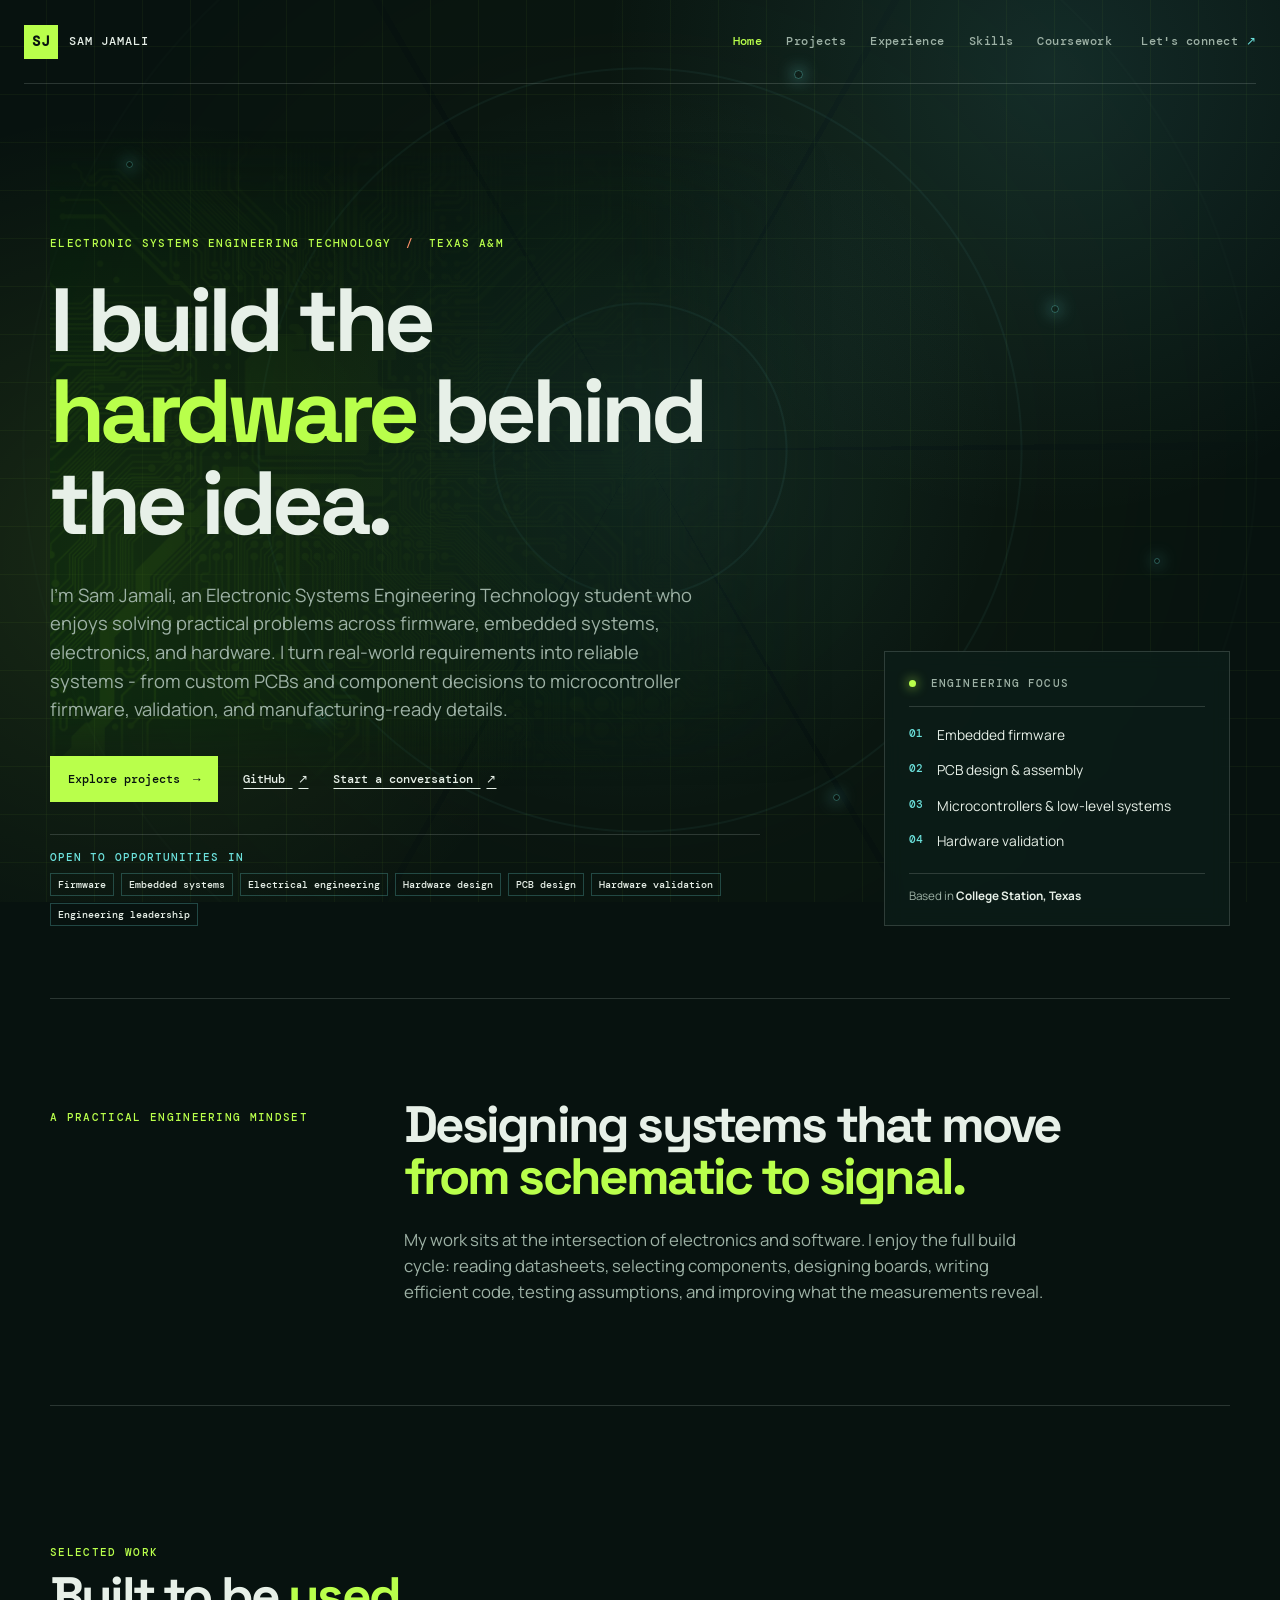
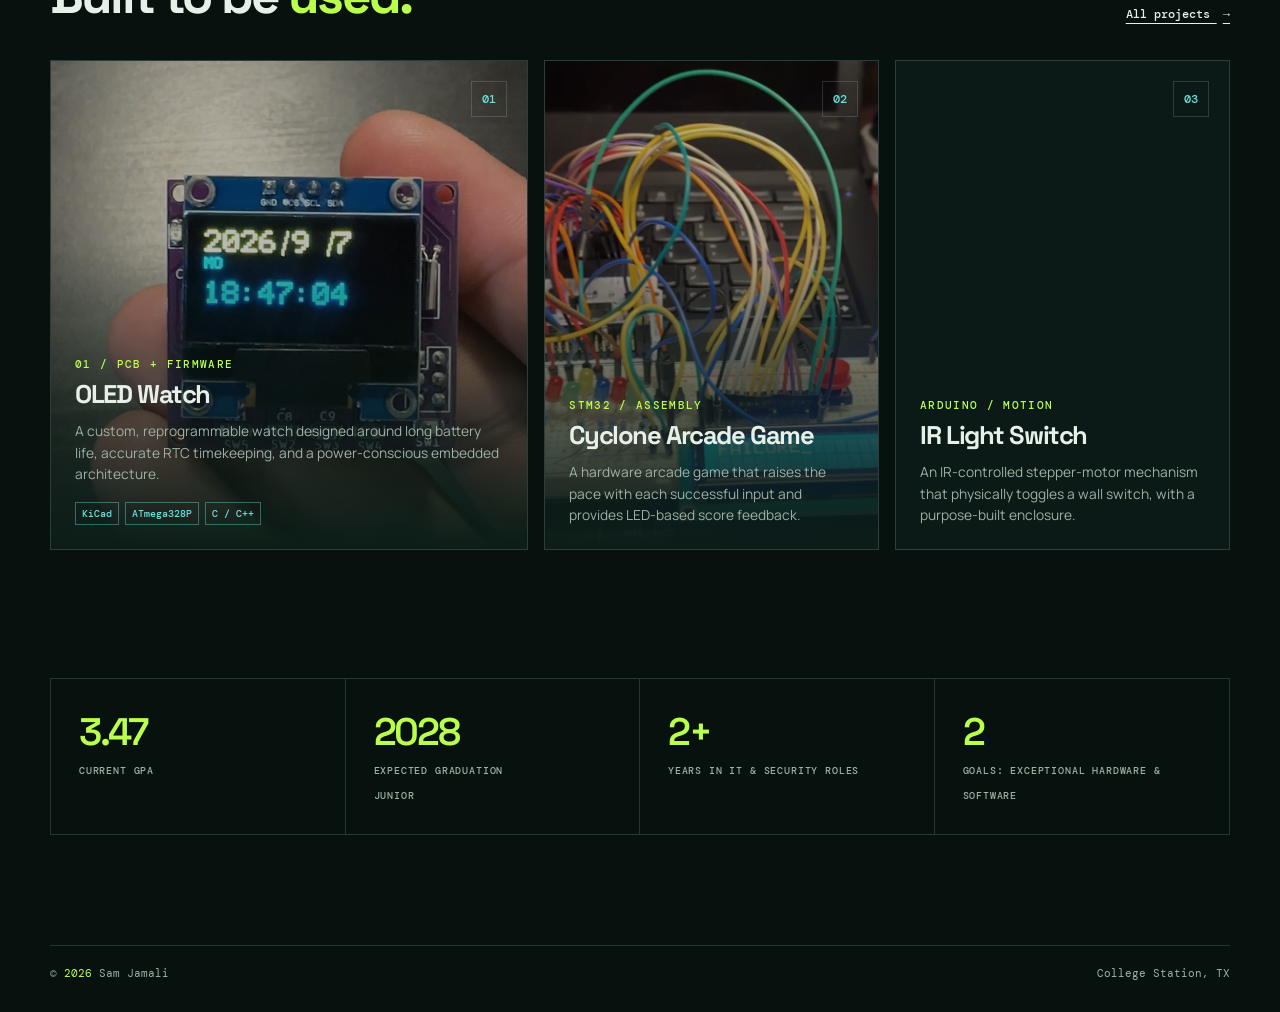
==== commit 19f19148: "I do not know why I use git" ====
--- a/index.html
+++ b/index.html
@@ -1,58 +1,58 @@
-<!doctype html>
-<html lang="en">
-<head>
-  <meta charset="utf-8">
-  <meta name="viewport" content="width=device-width, initial-scale=1">
-  <meta name="description" content="Sam Jamali - Electronic Systems Engineering Technology portfolio.">
-  <title>Sam Jamali | Embedded Systems Engineer</title>
-  <link rel="preconnect" href="https://fonts.googleapis.com">
-  <link rel="preconnect" href="https://fonts.gstatic.com" crossorigin>
-  <link href="https://fonts.googleapis.com/css2?family=DM+Mono:wght@400;500&family=Manrope:wght@400;500;600;700;800&family=Space+Grotesk:wght@500;600;700&display=swap" rel="stylesheet">
-  <link rel="stylesheet" href="style.css">
-  <link rel="stylesheet" href="enhancements.css">
-  <script src="script.js" defer></script>
-</head>
-<body class="home">
-  <a class="skip-link" href="#main">Skip to content</a>
-  <div class="circuit-bg" aria-hidden="true"><i></i><i></i><i></i><i></i><i></i><i></i></div>
-  <header class="site-header">
-    <a class="brand" href="index.html" aria-label="Sam Jamali home"><span>SJ</span><b>SAM JAMALI</b></a>
-    <button class="menu-toggle" aria-expanded="false" aria-controls="site-nav"><span></span><span></span><span></span><em>Menu</em></button>
-    <nav id="site-nav" class="site-nav" aria-label="Primary navigation">
-      <a class="active" href="index.html">Home</a><a href="projects.html">Projects</a><a href="experience.html">Experience</a><a href="skills.html">Skills</a><a href="coursework.html">Coursework</a><a class="nav-contact" href="contact.html">Let's connect <span>↗</span></a>
-    </nav>
-  </header>
-  <main id="main">
-    <section class="hero shell">
-      <p class="eyebrow reveal">Electronic systems engineering technology <span>/</span> Texas A&amp;M</p>
-      <div class="hero-grid">
-        <div>
-          <h1 class="reveal">I build the <em>hardware</em> behind the idea.</h1>
-          <p class="hero-copy reveal">I’m Sam Jamali, an Electronic Systems Engineering Technology student who enjoys solving practical problems across firmware, embedded systems, electronics, and hardware. I turn real-world requirements into reliable systems - from custom PCBs and component decisions to microcontroller firmware, validation, and manufacturing-ready details.</p>
-          <div class="hero-actions reveal"><a class="button" href="projects.html">Explore projects <span>→</span></a><a class="text-link" href="https://github.com/RedTempus" target="_blank" rel="noopener noreferrer">GitHub <span>↗</span></a><a class="text-link" href="contact.html#contact-details">Start a conversation <span>↗</span></a></div>
-          <div class="opportunity-strip reveal" aria-label="Opportunities of interest"><span>Open to opportunities in</span><ul><li>Firmware</li><li>Embedded systems</li><li>Electrical engineering</li><li>Hardware design</li><li>PCB design</li><li>Hardware validation</li><li>Engineering leadership</li></ul></div>
-        </div>
-        <aside class="status-card reveal" aria-label="Current focus">
-          <div class="status-head"><span class="live-dot"></span> Engineering focus</div>
-          <ul><li><span>01</span><a href="projects.html#cyclone">Embedded firmware</a></li><li><span>02</span><a href="projects.html#oled-watch">PCB design &amp; assembly</a></li><li><span>03</span><a href="projects.html#oled-watch">Microcontrollers &amp; low-level systems</a></li><li><span>04</span><a href="projects.html#ir-switch">Hardware validation</a></li></ul>
-          <p>Based in <strong>College Station, Texas</strong></p>
-        </aside>
-      </div>
-    </section>
-    <section class="intro-band shell reveal">
-      <p class="section-kicker">A practical engineering mindset</p>
-      <div><h2>Designing systems that move <em>from schematic to signal.</em></h2><p>My work sits at the intersection of electronics and software. I enjoy the full build cycle: reading datasheets, selecting components, designing boards, writing efficient code, testing assumptions, and improving what the measurements reveal.</p></div>
-    </section>
-    <section class="featured shell">
-      <div class="section-heading reveal"><div><p class="section-kicker">Selected work</p><h2>Built to be <em>used.</em></h2></div><a class="text-link" href="projects.html">All projects <span>→</span></a></div>
-      <div class="project-preview-grid">
-        <article class="preview-card featured-card reveal"><a class="card-hit-area" href="projects.html#oled-watch" aria-label="View OLED Watch project"></a><div class="photo-placeholder"><span>Project image<br>coming soon</span></div><div class="mini-mark">01</div><p class="card-index">01 / PCB + firmware</p><h3>OLED Watch</h3><p>A custom, reprogrammable watch designed around long battery life, accurate RTC timekeeping, and a power-conscious embedded architecture.</p><div class="tag-row"><span>KiCad</span><span>ATmega328P</span><span>C / C++</span></div></article>
-        <article class="preview-card cyclone-preview reveal"><a class="card-hit-area" href="projects.html#cyclone" aria-label="View Cyclone Arcade Game"></a><div class="preview-project-image"><img src="assets/cyclone/toppic.PNG" alt="Cyclone Arcade Game prototype"></div><div class="mini-mark">02</div><p class="card-index">STM32 / Assembly</p><h3>Cyclone Arcade Game</h3><p>A hardware arcade game that raises the pace with each successful input and provides LED-based score feedback.</p></article>
-        <article class="preview-card reveal"><a class="card-hit-area" href="projects.html#ir-switch" aria-label="View IR Remote Light Switch"></a><div class="mini-mark">03</div><p class="card-index">Arduino / Motion</p><h3>IR Light Switch</h3><p>An IR-controlled stepper-motor mechanism that physically toggles a wall switch, with a purpose-built enclosure.</p></article>
-      </div>
-    </section>
-    <section class="numbers shell reveal" aria-label="Portfolio highlights"><div><strong>3.47</strong><span>Current GPA</span></div><div><strong>2028</strong><span>Expected graduation<br>Junior</span></div><div><strong>2+</strong><span>Years in IT &amp; security roles</span></div><div><strong>2</strong><span>Goals: exceptional hardware &amp; software</span></div></section>
-  </main>
-  <footer class="site-footer shell"><p>© <span data-year></span> Sam Jamali</p><p>College Station, TX</p></footer>
-</body>
-</html>
+<!doctype html>
+<html lang="en">
+<head>
+  <meta charset="utf-8">
+  <meta name="viewport" content="width=device-width, initial-scale=1">
+  <meta name="description" content="Sam Jamali - Electronic Systems Engineering Technology portfolio.">
+  <title>Sam Jamali | Embedded Systems Engineer</title>
+  <link rel="preconnect" href="https://fonts.googleapis.com">
+  <link rel="preconnect" href="https://fonts.gstatic.com" crossorigin>
+  <link href="https://fonts.googleapis.com/css2?family=DM+Mono:wght@400;500&family=Manrope:wght@400;500;600;700;800&family=Space+Grotesk:wght@500;600;700&display=swap" rel="stylesheet">
+  <link rel="stylesheet" href="style.css">
+  <link rel="stylesheet" href="enhancements.css">
+  <script src="script.js" defer></script>
+</head>
+<body class="home">
+  <a class="skip-link" href="#main">Skip to content</a>
+  <div class="circuit-bg" aria-hidden="true"><i></i><i></i><i></i><i></i><i></i><i></i></div>
+  <header class="site-header">
+    <a class="brand" href="index.html" aria-label="Sam Jamali home"><span>SJ</span><b>SAM JAMALI</b></a>
+    <button class="menu-toggle" aria-expanded="false" aria-controls="site-nav"><span></span><span></span><span></span><em>Menu</em></button>
+    <nav id="site-nav" class="site-nav" aria-label="Primary navigation">
+      <a class="active" href="index.html">Home</a><a href="projects.html">Projects</a><a href="experience.html">Experience</a><a href="skills.html">Skills</a><a href="coursework.html">Coursework</a><a class="nav-contact" href="contact.html">Let's connect <span>↗</span></a>
+    </nav>
+  </header>
+  <main id="main">
+    <section class="hero shell">
+      <p class="eyebrow reveal">Electronic systems engineering technology <span>/</span> Texas A&amp;M</p>
+      <div class="hero-grid">
+        <div>
+          <h1 class="reveal">I build the <em>hardware</em> behind the idea.</h1>
+          <p class="hero-copy reveal">I’m Sam Jamali, an Electronic Systems Engineering Technology student who enjoys solving practical problems across firmware, embedded systems, electronics, and hardware. I turn real-world requirements into reliable systems - from custom PCBs and component decisions to microcontroller firmware, validation, and manufacturing-ready details.</p>
+          <div class="hero-actions reveal"><a class="button" href="projects.html">Explore projects <span>→</span></a><a class="text-link" href="https://github.com/RedTempus" target="_blank" rel="noopener noreferrer">GitHub <span>↗</span></a><a class="text-link" href="contact.html#contact-details">Start a conversation <span>↗</span></a></div>
+          <div class="opportunity-strip reveal" aria-label="Opportunities of interest"><span>Open to opportunities in</span><ul><li>Firmware</li><li>Embedded systems</li><li>Electrical engineering</li><li>Hardware design</li><li>PCB design</li><li>Hardware validation</li><li>Engineering leadership</li></ul></div>
+        </div>
+        <aside class="status-card reveal" aria-label="Current focus">
+          <div class="status-head"><span class="live-dot"></span> Engineering focus</div>
+          <ul><li><span>01</span><a href="projects.html#cyclone">Embedded firmware</a></li><li><span>02</span><a href="projects.html#oled-watch">PCB design &amp; assembly</a></li><li><span>03</span><a href="projects.html#oled-watch">Microcontrollers &amp; low-level systems</a></li><li><span>04</span><a href="projects.html#ir-switch">Hardware validation</a></li></ul>
+          <p>Based in <strong>College Station, Texas</strong></p>
+        </aside>
+      </div>
+    </section>
+    <section class="intro-band shell reveal">
+      <p class="section-kicker">A practical engineering mindset</p>
+      <div><h2>Designing systems that move <em>from schematic to signal.</em></h2><p>My work sits at the intersection of electronics and software. I enjoy the full build cycle: reading datasheets, selecting components, designing boards, writing efficient code, testing assumptions, and improving what the measurements reveal.</p></div>
+    </section>
+    <section class="featured shell">
+      <div class="section-heading reveal"><div><p class="section-kicker">Selected work</p><h2>Built to be <em>used.</em></h2></div><a class="text-link" href="projects.html">All projects <span>→</span></a></div>
+      <div class="project-preview-grid">
+        <article class="preview-card featured-card watch-preview reveal"><a class="card-hit-area" href="projects.html#oled-watch" aria-label="View OLED Watch project"></a><div class="preview-project-image"><img src="assets/watch/topview.png" alt="OLED Watch top view"></div><div class="mini-mark">01</div><p class="card-index">01 / PCB + firmware</p><h3>OLED Watch</h3><p>A custom, reprogrammable watch designed around long battery life, accurate RTC timekeeping, and a power-conscious embedded architecture.</p><div class="tag-row"><span>KiCad</span><span>ATmega328P</span><span>C / C++</span></div></article>
+        <article class="preview-card cyclone-preview reveal"><a class="card-hit-area" href="projects.html#cyclone" aria-label="View Cyclone Arcade Game"></a><div class="preview-project-image"><img src="assets/cyclone/toppic.PNG" alt="Cyclone Arcade Game prototype"></div><div class="mini-mark">02</div><p class="card-index">STM32 / Assembly</p><h3>Cyclone Arcade Game</h3><p>A hardware arcade game that raises the pace with each successful input and provides LED-based score feedback.</p></article>
+        <article class="preview-card reveal"><a class="card-hit-area" href="projects.html#ir-switch" aria-label="View IR Remote Light Switch"></a><div class="mini-mark">03</div><p class="card-index">Arduino / Motion</p><h3>IR Light Switch</h3><p>An IR-controlled stepper-motor mechanism that physically toggles a wall switch, with a purpose-built enclosure.</p></article>
+      </div>
+    </section>
+    <section class="numbers shell reveal" aria-label="Portfolio highlights"><div><strong>3.47</strong><span>Current GPA</span></div><div><strong>2028</strong><span>Expected graduation<br>Junior</span></div><div><strong>2+</strong><span>Years in IT &amp; security roles</span></div><div><strong>2</strong><span>Goals: exceptional hardware &amp; software</span></div></section>
+  </main>
+  <footer class="site-footer shell"><p>© <span data-year></span> Sam Jamali</p><p>College Station, TX</p></footer>
+</body>
+</html>
--- a/style.css
+++ b/style.css
@@ -1 +1 @@
-:root{--ink:#07120f;--panel:#0c1d18;--panel-2:#11271f;--paper:#e7f0e8;--muted:#9db1a5;--line:rgba(231,240,232,.16);--lime:#b9ff4b;--cyan:#6ce1dc;--orange:#ff9269;--mono:"DM Mono",monospace;--sans:"Manrope",sans-serif;--display:"Space Grotesk",sans-serif}*{box-sizing:border-box}html{scroll-behavior:smooth}body{margin:0;background:var(--ink);color:var(--paper);font-family:var(--sans);line-height:1.55;overflow-x:hidden}.shell{width:min(1180px,calc(100% - 48px));margin-inline:auto}.circuit-bg{position:fixed;inset:0;z-index:-2;overflow:hidden;background:radial-gradient(circle at 82% 8%,rgba(108,225,220,.12),transparent 25rem),radial-gradient(circle at 10% 62%,rgba(185,255,75,.08),transparent 25rem),#07120f}.circuit-bg:before{content:"";position:absolute;inset:0;opacity:.22;background-image:linear-gradient(rgba(185,255,75,.12) 1px,transparent 1px),linear-gradient(90deg,rgba(185,255,75,.12) 1px,transparent 1px);background-size:48px 48px;mask-image:linear-gradient(90deg,transparent,black 20%,black 80%,transparent)}.circuit-bg:after{content:"";position:absolute;inset:0;background:linear-gradient(115deg,transparent 45%,rgba(185,255,75,.025),transparent 55%);background-size:300% 100%;animation:glide 12s linear infinite}.circuit-bg i{position:absolute;border:1px solid rgba(108,225,220,.34);border-radius:50%;width:7px;height:7px;box-shadow:0 0 16px rgba(108,225,220,.8);animation:pulse 3s infinite}.circuit-bg i:nth-child(1){top:18%;left:10%}.circuit-bg i:nth-child(2){top:34%;left:82%;animation-delay:-1s}.circuit-bg i:nth-child(3){top:79%;left:25%;animation-delay:-2s}.circuit-bg i:nth-child(4){top:62%;left:90%;animation-delay:-.5s}.circuit-bg i:nth-child(5){top:8%;left:62%;animation-delay:-2.2s}.circuit-bg i:nth-child(6){top:88%;left:65%;animation-delay:-1.4s}@keyframes glide{to{background-position:100% 0}}@keyframes pulse{50%{transform:scale(2);opacity:.2}}a{color:inherit}.skip-link{position:absolute;left:-999px;top:10px;background:var(--lime);color:var(--ink);padding:10px;z-index:1000}.skip-link:focus{left:10px}.site-header{height:84px;width:min(1280px,calc(100% - 48px));margin:auto;display:flex;align-items:center;justify-content:space-between;border-bottom:1px solid var(--line);position:relative;z-index:5}.brand{display:flex;align-items:center;gap:11px;text-decoration:none;font-family:var(--mono);font-size:.77rem;letter-spacing:.08em}.brand span{display:grid;place-items:center;width:34px;height:34px;background:var(--lime);color:var(--ink);font-weight:bold;font-size:.9rem}.brand b{font-weight:500}.site-nav{display:flex;align-items:center;gap:24px}.site-nav a{font:500 .72rem var(--mono);letter-spacing:.04em;text-decoration:none;color:var(--muted);transition:color .2s}.site-nav a:hover,.site-nav a.active{color:var(--lime)}.site-nav .nav-contact{color:var(--ink);background:var(--paper);padding:10px 14px;margin-left:5px}.nav-contact span{color:#168b66}.menu-toggle{display:none}.hero{padding:clamp(68px,11vw,150px) 0 72px}.eyebrow,.section-kicker,.card-index{font:500 .69rem var(--mono);letter-spacing:.12em;text-transform:uppercase;color:var(--lime)}.eyebrow span{color:var(--orange);padding:0 .4rem}.hero-grid{display:grid;grid-template-columns:minmax(0,1.35fr) minmax(260px,.65fr);gap:clamp(40px,9vw,135px);align-items:end;margin-top:25px}h1,h2,h3{font-family:var(--display);line-height:1.02;letter-spacing:-.055em;margin:0}h1{font-size:clamp(3.5rem,7vw,6.75rem);max-width:820px}h1 em,h2 em{font-style:normal;color:var(--lime)}.hero-copy{color:var(--muted);max-width:660px;font-size:clamp(1rem,1.5vw,1.15rem);margin:32px 0}.hero-actions{display:flex;gap:25px;align-items:center;flex-wrap:wrap}.button{background:var(--lime);color:var(--ink);font:500 .78rem var(--mono);text-decoration:none;padding:15px 18px;display:inline-block;transition:transform .2s}.button:hover{transform:translate(-3px,-3px);box-shadow:5px 5px 0 var(--cyan)}.button span,.text-link span{margin-left:6px}.text-link{font:500 .76rem var(--mono);color:var(--paper);text-underline-offset:5px}.status-card{border:1px solid var(--line);background:rgba(12,29,24,.8);backdrop-filter:blur(10px);padding:24px 24px 19px}.status-head{font:500 .69rem var(--mono);color:var(--muted);text-transform:uppercase;letter-spacing:.1em}.live-dot{display:inline-block;background:var(--lime);border-radius:50%;width:7px;height:7px;margin-right:7px;box-shadow:0 0 12px var(--lime)}.status-card ul{padding:10px 0 15px;margin:16px 0 13px;border-block:1px solid var(--line);list-style:none}.status-card li{display:flex;gap:14px;padding:7px 0;font-size:.86rem}.status-card li span{font:500 .66rem var(--mono);color:var(--cyan);padding-top:3px}.status-card p{margin:0;font-size:.73rem;color:var(--muted)}.status-card strong{color:var(--paper)}.scroll-note{font:500 .65rem var(--mono);color:var(--muted);text-transform:uppercase;letter-spacing:.1em;margin-top:80px;display:flex;align-items:center;gap:10px}.scroll-note span{height:1px;width:42px;background:var(--lime)}.intro-band{border-top:1px solid var(--line);border-bottom:1px solid var(--line);padding:clamp(55px,8vw,100px) 0;display:grid;grid-template-columns:.55fr 1.45fr;gap:40px}.intro-band h2,.section-heading h2{font-size:clamp(2.1rem,4vw,3.7rem);max-width:740px}.intro-band>div p{margin:24px 0 0;color:var(--muted);max-width:650px;font-size:1.05rem}.featured{padding:clamp(65px,10vw,130px) 0}.section-heading{display:flex;justify-content:space-between;align-items:end;margin-bottom:38px}.project-preview-grid{display:grid;grid-template-columns:1.25fr .875fr .875fr;gap:16px}.preview-card{min-height:350px;padding:24px;background:rgba(12,29,24,.84);border:1px solid var(--line);position:relative;display:flex;flex-direction:column;justify-content:end;overflow:hidden;transition:transform .25s,border-color .25s}.preview-card:hover{transform:translateY(-6px);border-color:var(--lime)}.featured-card{min-height:490px}.photo-placeholder{position:absolute;inset:0;background:linear-gradient(145deg,rgba(108,225,220,.09),rgba(185,255,75,.02)),repeating-linear-gradient(135deg,transparent 0,transparent 19px,rgba(231,240,232,.05) 20px);display:grid;place-items:center;color:rgba(231,240,232,.45);text-align:center;font:500 .72rem var(--mono);text-transform:uppercase;letter-spacing:.12em}.featured-card:after{content:"";position:absolute;inset:40% 0 0;background:linear-gradient(transparent,var(--panel))}.featured-card>*:not(.photo-placeholder){z-index:1}.card-index{margin:0 0 10px}.preview-card h3{font-size:clamp(1.4rem,2vw,2.05rem)}.preview-card>p:not(.card-index){font-size:.86rem;color:var(--muted);margin:13px 0 0}.tag-row{display:flex;gap:6px;flex-wrap:wrap;margin-top:18px}.tag-row span{font:500 .62rem var(--mono);border:1px solid rgba(108,225,220,.4);padding:4px 6px;color:var(--cyan)}.mini-mark{position:absolute;top:20px;right:20px;width:36px;height:36px;border:1px solid var(--line);display:grid;place-items:center;font:500 .72rem var(--mono);color:var(--cyan)}.arrow-link{position:absolute;right:20px;bottom:19px;color:var(--lime);font-size:1.5rem;text-decoration:none}.numbers{display:grid;grid-template-columns:repeat(4,1fr);border:1px solid var(--line);margin-bottom:110px}.numbers div{padding:28px;border-right:1px solid var(--line)}.numbers div:last-child{border:0}.numbers strong{display:block;font:600 clamp(1.6rem,3vw,2.5rem) var(--display);color:var(--lime);letter-spacing:-.06em}.numbers span{font:500 .65rem var(--mono);color:var(--muted);text-transform:uppercase;letter-spacing:.08em}.site-footer{border-top:1px solid var(--line);padding:20px 0 32px;display:flex;justify-content:space-between;color:var(--muted);font:400 .68rem var(--mono)}.site-footer p{margin:0}.site-footer span{color:var(--lime)}.page-hero{padding:88px 0 55px;border-bottom:1px solid var(--line)}.page-hero h1{font-size:clamp(3.3rem,6vw,5.8rem);max-width:840px;margin-top:14px}.page-hero p:last-child{max-width:650px;color:var(--muted);font-size:1.05rem;margin:22px 0 0}.page-section{padding:80px 0}.skill-grid{display:grid;grid-template-columns:repeat(2,1fr);gap:16px}.skill-card{border:1px solid var(--line);background:rgba(12,29,24,.78);padding:27px}.skill-card h2{font-size:1.42rem;color:var(--cyan)}.skill-card p{color:var(--muted);font-size:.92rem}.skill-list{list-style:none;padding:0;margin:20px 0 0;display:flex;gap:8px;flex-wrap:wrap}.skill-list li{font:500 .69rem var(--mono);padding:7px 8px;background:rgba(185,255,75,.08);color:var(--paper);border-left:2px solid var(--lime)}.projects-list{display:grid;grid-template-columns:repeat(3,1fr);gap:16px}.project-full{border:1px solid var(--line);background:rgba(12,29,24,.8);display:flex;flex-direction:column}.project-full .photo-placeholder{position:relative;height:205px;flex-shrink:0}.project-full>div:last-child{padding:23px}.project-full h2{font-size:1.5rem}.project-full p{color:var(--muted);font-size:.88rem}.project-full .tag-row{margin-top:15px}.timeline{max-width:900px;margin:auto}.role{padding:0 0 52px 38px;border-left:1px solid var(--line);position:relative}.role:before{content:"";position:absolute;width:10px;height:10px;background:var(--lime);left:-5px;top:5px;box-shadow:0 0 16px var(--lime)}.role:last-child{padding-bottom:0}.role time{font:500 .69rem var(--mono);color:var(--orange);text-transform:uppercase;letter-spacing:.08em}.role h2{font-size:1.7rem;margin:7px 0}.role h3{font:500 .9rem var(--mono);color:var(--cyan);letter-spacing:0}.role p,.role li{color:var(--muted);font-size:.92rem}.role ul{padding-left:18px}.course-columns{display:grid;grid-template-columns:1fr 1fr;gap:55px}.course-year+.course-year{margin-top:44px}.course-year h2{font:500 .74rem var(--mono);letter-spacing:.11em;text-transform:uppercase;color:var(--lime);padding-bottom:12px;border-bottom:1px solid var(--line)}.course-list{list-style:none;padding:0;margin:0}.course-list li{padding:17px 0;border-bottom:1px solid var(--line)}.course-list h3{font:500 1.05rem var(--display);letter-spacing:-.02em}.course-list p{font-size:.84rem;color:var(--muted);margin:5px 0 0}.contact-wrap{max-width:830px;padding:100px 0 140px}.contact-wrap h1{font-size:clamp(3.3rem,6vw,5.8rem)}.contact-wrap>p{font-size:1.1rem;color:var(--muted);max-width:600px;margin:25px 0 40px}.contact-grid{display:grid;grid-template-columns:1fr 1fr;border:1px solid var(--line)}.contact-grid a,.contact-grid div{min-height:150px;padding:25px;text-decoration:none;border-right:1px solid var(--line);border-bottom:1px solid var(--line);transition:background .2s}.contact-grid a:hover{background:rgba(185,255,75,.1)}.contact-grid small{display:block;color:var(--lime);font:500 .68rem var(--mono);letter-spacing:.1em;text-transform:uppercase}.contact-grid strong{display:block;font:600 1.1rem var(--display);margin-top:20px}.reveal{opacity:0;transform:translateY(18px);transition:opacity .7s ease,transform .7s ease}.reveal.in-view{opacity:1;transform:none}@media(max-width:850px){.site-nav{gap:13px}.site-nav a{font-size:.64rem}.project-preview-grid{grid-template-columns:1fr 1fr}.featured-card{grid-row:span 1}.projects-list{grid-template-columns:1fr 1fr}}@media(max-width:680px){.shell{width:min(100% - 32px,1180px)}.site-header{width:calc(100% - 32px);height:70px}.menu-toggle{display:flex;align-items:center;gap:4px;border:0;background:transparent;color:var(--paper);padding:8px;position:relative;z-index:9}.menu-toggle span{display:block;width:19px;height:1px;background:var(--lime)}.menu-toggle em{font:500 .62rem var(--mono);font-style:normal;text-transform:uppercase;margin-left:4px}.site-nav{display:none;position:absolute;top:60px;right:0;width:min(300px,calc(100vw - 32px));padding:18px;background:var(--panel);border:1px solid var(--line);align-items:stretch;gap:0}.site-nav.open{display:flex;flex-direction:column}.site-nav a{padding:12px;font-size:.74rem}.site-nav .nav-contact{margin:8px 0 0}.hero{padding-top:65px}.hero-grid,.intro-band,.course-columns{grid-template-columns:1fr}.hero-grid{gap:40px}.status-card{max-width:430px}.intro-band{gap:25px}.section-heading{align-items:start;gap:24px;flex-direction:column}.project-preview-grid,.projects-list,.skill-grid{grid-template-columns:1fr}.featured-card{min-height:430px}.numbers{grid-template-columns:1fr 1fr;margin-bottom:70px}.numbers div:nth-child(2){border-right:0}.numbers div:nth-child(-n+2){border-bottom:1px solid var(--line)}.site-footer{gap:10px;flex-direction:column}.page-hero{padding:60px 0 45px}.page-section{padding:55px 0}.contact-wrap{padding:70px 0}.contact-grid{grid-template-columns:1fr}.contact-grid a,.contact-grid div{border-right:0}.circuit-bg:before{background-size:34px 34px}}
+:root{--ink:#07120f;--panel:#0c1d18;--panel-2:#11271f;--paper:#e7f0e8;--muted:#9db1a5;--line:rgba(231,240,232,.16);--lime:#b9ff4b;--cyan:#6ce1dc;--orange:#ff9269;--mono:"DM Mono",monospace;--sans:"Manrope",sans-serif;--display:"Space Grotesk",sans-serif}*{box-sizing:border-box}html{scroll-behavior:smooth}body{margin:0;background:var(--ink);color:var(--paper);font-family:var(--sans);line-height:1.55;overflow-x:hidden}.shell{width:min(1180px,calc(100% - 48px));margin-inline:auto}.circuit-bg{position:fixed;inset:0;z-index:-2;overflow:hidden;background:radial-gradient(circle at 82% 8%,rgba(108,225,220,.12),transparent 25rem),radial-gradient(circle at 10% 62%,rgba(185,255,75,.08),transparent 25rem),#07120f}.circuit-bg:before{content:"";position:absolute;inset:0;opacity:.22;background-image:linear-gradient(rgba(185,255,75,.12) 1px,transparent 1px),linear-gradient(90deg,rgba(185,255,75,.12) 1px,transparent 1px);background-size:48px 48px;mask-image:linear-gradient(90deg,transparent,black 20%,black 80%,transparent)}.circuit-bg:after{content:"";position:absolute;inset:0;background:linear-gradient(115deg,transparent 45%,rgba(185,255,75,.025),transparent 55%);background-size:300% 100%;animation:glide 12s linear infinite}.circuit-bg i{position:absolute;border:1px solid rgba(108,225,220,.34);border-radius:50%;width:7px;height:7px;box-shadow:0 0 16px rgba(108,225,220,.8);animation:pulse 3s infinite}.circuit-bg i:nth-child(1){top:18%;left:10%}.circuit-bg i:nth-child(2){top:34%;left:82%;animation-delay:-1s}.circuit-bg i:nth-child(3){top:79%;left:25%;animation-delay:-2s}.circuit-bg i:nth-child(4){top:62%;left:90%;animation-delay:-.5s}.circuit-bg i:nth-child(5){top:8%;left:62%;animation-delay:-2.2s}.circuit-bg i:nth-child(6){top:88%;left:65%;animation-delay:-1.4s}@keyframes glide{to{background-position:100% 0}}@keyframes pulse{50%{transform:scale(2);opacity:.2}}a{color:inherit}.skip-link{position:absolute;left:-999px;top:10px;background:var(--lime);color:var(--ink);padding:10px;z-index:1000}.skip-link:focus{left:10px}.site-header{height:84px;width:min(1280px,calc(100% - 48px));margin:auto;display:flex;align-items:center;justify-content:space-between;border-bottom:1px solid var(--line);position:relative;z-index:5}.brand{display:flex;align-items:center;gap:11px;text-decoration:none;font-family:var(--mono);font-size:.77rem;letter-spacing:.08em}.brand span{display:grid;place-items:center;width:34px;height:34px;background:var(--lime);color:var(--ink);font-weight:bold;font-size:.9rem}.brand b{font-weight:500}.site-nav{display:flex;align-items:center;gap:24px}.site-nav a{font:500 .72rem var(--mono);letter-spacing:.04em;text-decoration:none;color:var(--muted);transition:color .2s}.site-nav a:hover,.site-nav a.active{color:var(--lime)}.site-nav .nav-contact{color:var(--ink);background:var(--paper);padding:10px 14px;margin-left:5px}.nav-contact span{color:#168b66}.menu-toggle{display:none}.hero{padding:clamp(68px,11vw,150px) 0 72px}.eyebrow,.section-kicker,.card-index{font:500 .69rem var(--mono);letter-spacing:.12em;text-transform:uppercase;color:var(--lime)}.eyebrow span{color:var(--orange);padding:0 .4rem}.hero-grid{display:grid;grid-template-columns:minmax(0,1.35fr) minmax(260px,.65fr);gap:clamp(40px,9vw,135px);align-items:end;margin-top:25px}h1,h2,h3{font-family:var(--display);line-height:1.02;letter-spacing:-.055em;margin:0}h1{font-size:clamp(3.5rem,7vw,6.75rem);max-width:820px}h1 em,h2 em{font-style:normal;color:var(--lime)}.hero-copy{color:var(--muted);max-width:660px;font-size:clamp(1rem,1.5vw,1.15rem);margin:32px 0}.hero-actions{display:flex;gap:25px;align-items:center;flex-wrap:wrap}.button{background:var(--lime);color:var(--ink);font:500 .78rem var(--mono);text-decoration:none;padding:15px 18px;display:inline-block;transition:transform .2s}.button:hover{transform:translate(-3px,-3px);box-shadow:5px 5px 0 var(--cyan)}.button span,.text-link span{margin-left:6px}.text-link{font:500 .76rem var(--mono);color:var(--paper);text-underline-offset:5px}.status-card{border:1px solid var(--line);background:rgba(12,29,24,.8);backdrop-filter:blur(10px);padding:24px 24px 19px}.status-head{font:500 .69rem var(--mono);color:var(--muted);text-transform:uppercase;letter-spacing:.1em}.live-dot{display:inline-block;background:var(--lime);border-radius:50%;width:7px;height:7px;margin-right:7px;box-shadow:0 0 12px var(--lime)}.status-card ul{padding:10px 0 15px;margin:16px 0 13px;border-block:1px solid var(--line);list-style:none}.status-card li{display:flex;gap:14px;padding:7px 0;font-size:.86rem}.status-card li span{font:500 .66rem var(--mono);color:var(--cyan);padding-top:3px}.status-card p{margin:0;font-size:.73rem;color:var(--muted)}.status-card strong{color:var(--paper)}.scroll-note{font:500 .65rem var(--mono);color:var(--muted);text-transform:uppercase;letter-spacing:.1em;margin-top:80px;display:flex;align-items:center;gap:10px}.scroll-note span{height:1px;width:42px;background:var(--lime)}.intro-band{border-top:1px solid var(--line);border-bottom:1px solid var(--line);padding:clamp(55px,8vw,100px) 0;display:grid;grid-template-columns:.55fr 1.45fr;gap:40px}.intro-band h2,.section-heading h2{font-size:clamp(2.1rem,4vw,3.7rem);max-width:740px}.intro-band>div p{margin:24px 0 0;color:var(--muted);max-width:650px;font-size:1.05rem}.featured{padding:clamp(65px,10vw,130px) 0}.section-heading{display:flex;justify-content:space-between;align-items:end;margin-bottom:38px}.project-preview-grid{display:grid;grid-template-columns:1.25fr .875fr .875fr;gap:16px}.preview-card{min-height:350px;padding:24px;background:rgba(12,29,24,.84);border:1px solid var(--line);position:relative;display:flex;flex-direction:column;justify-content:end;overflow:hidden;transition:transform .25s,border-color .25s}.preview-card:hover{transform:translateY(-6px);border-color:var(--lime)}.featured-card{min-height:490px}.photo-placeholder{position:absolute;inset:0;background:linear-gradient(145deg,rgba(108,225,220,.09),rgba(185,255,75,.02)),repeating-linear-gradient(135deg,transparent 0,transparent 19px,rgba(231,240,232,.05) 20px);display:grid;place-items:center;color:rgba(231,240,232,.45);text-align:center;font:500 .72rem var(--mono);text-transform:uppercase;letter-spacing:.12em}.featured-card:after{content:"";position:absolute;inset:40% 0 0;background:linear-gradient(transparent,var(--panel))}.featured-card>*:not(.photo-placeholder){z-index:1}.card-index{margin:0 0 10px}.preview-card h3{font-size:clamp(1.4rem,2vw,2.05rem)}.preview-card>p:not(.card-index){font-size:.86rem;color:var(--muted);margin:13px 0 0}.tag-row{display:flex;gap:6px;flex-wrap:wrap;margin-top:18px}.tag-row span{font:500 .62rem var(--mono);border:1px solid rgba(108,225,220,.4);padding:4px 6px;color:var(--cyan)}.mini-mark{position:absolute;top:20px;right:20px;width:36px;height:36px;border:1px solid var(--line);display:grid;place-items:center;font:500 .72rem var(--mono);color:var(--cyan)}.arrow-link{position:absolute;right:20px;bottom:19px;color:var(--lime);font-size:1.5rem;text-decoration:none}.numbers{display:grid;grid-template-columns:repeat(4,1fr);border:1px solid var(--line);margin-bottom:110px}.numbers div{padding:28px;border-right:1px solid var(--line)}.numbers div:last-child{border:0}.numbers strong{display:block;font:600 clamp(1.6rem,3vw,2.5rem) var(--display);color:var(--lime);letter-spacing:-.06em}.numbers span{font:500 .65rem var(--mono);color:var(--muted);text-transform:uppercase;letter-spacing:.08em}.site-footer{border-top:1px solid var(--line);padding:20px 0 32px;display:flex;justify-content:space-between;color:var(--muted);font:400 .68rem var(--mono)}.site-footer p{margin:0}.site-footer span{color:var(--lime)}.page-hero{padding:88px 0 55px;border-bottom:1px solid var(--line)}.page-hero h1{font-size:clamp(3.3rem,6vw,5.8rem);max-width:840px;margin-top:14px}.page-hero p:last-child{max-width:650px;color:var(--muted);font-size:1.05rem;margin:22px 0 0}.page-section{padding:80px 0}.skill-grid{display:grid;grid-template-columns:repeat(2,1fr);gap:16px}.skill-card{border:1px solid var(--line);background:rgba(12,29,24,.78);padding:27px}.skill-card h2{font-size:1.42rem;color:var(--cyan)}.skill-card p{color:var(--muted);font-size:.92rem}.skill-list{list-style:none;padding:0;margin:20px 0 0;display:flex;gap:8px;flex-wrap:wrap}.skill-list li{font:500 .69rem var(--mono);padding:7px 8px;background:rgba(185,255,75,.08);color:var(--paper);border-left:2px solid var(--lime)}.projects-list{display:grid;grid-template-columns:repeat(3,1fr);gap:16px}.project-full{border:1px solid var(--line);background:rgba(12,29,24,.8);display:flex;flex-direction:column}.project-full .photo-placeholder{position:relative;height:205px;flex-shrink:0}.project-full>div:last-child{padding:23px}.project-full h2{font-size:1.5rem}.project-full p{color:var(--muted);font-size:.88rem}.project-full .tag-row{margin-top:15px}.timeline{max-width:900px;margin:auto}.role{padding:0 0 52px 38px;border-left:1px solid var(--line);position:relative}.role:before{content:"";position:absolute;width:10px;height:10px;background:var(--lime);left:-5px;top:5px;box-shadow:0 0 16px var(--lime)}.role:last-child{padding-bottom:0}.role time{font:500 .69rem var(--mono);color:var(--orange);text-transform:uppercase;letter-spacing:.08em}.role h2{font-size:1.7rem;margin:7px 0}.role h3{font:500 .9rem var(--mono);color:var(--cyan);letter-spacing:0}.role p,.role li{color:var(--muted);font-size:.92rem}.role ul{padding-left:18px}.course-columns{display:grid;grid-template-columns:1fr 1fr;gap:55px}.course-year+.course-year{margin-top:44px}.course-year h2{font:500 .74rem var(--mono);letter-spacing:.11em;text-transform:uppercase;color:var(--lime);padding-bottom:12px;border-bottom:1px solid var(--line)}.course-list{list-style:none;padding:0;margin:0}.course-list li{padding:17px 0;border-bottom:1px solid var(--line)}.course-list h3{font:500 1.05rem var(--display);letter-spacing:-.02em}.course-list p{font-size:.84rem;color:var(--muted);margin:5px 0 0}.contact-wrap{max-width:830px;padding:100px 0 140px}.contact-wrap h1{font-size:clamp(3.3rem,6vw,5.8rem)}.contact-wrap>p{font-size:1.1rem;color:var(--muted);max-width:600px;margin:25px 0 40px}.contact-grid{display:grid;grid-template-columns:1fr 1fr;border:1px solid var(--line)}.contact-grid a,.contact-grid div{min-height:150px;padding:25px;text-decoration:none;border-right:1px solid var(--line);border-bottom:1px solid var(--line);transition:background .2s}.contact-grid a:hover{background:rgba(185,255,75,.1)}.contact-grid small{display:block;color:var(--lime);font:500 .68rem var(--mono);letter-spacing:.1em;text-transform:uppercase}.contact-grid strong{display:block;font:600 1.1rem var(--display);margin-top:20px}.reveal{opacity:0;transform:translateY(18px);transition:opacity .7s ease,transform .7s ease}.reveal.in-view{opacity:1;transform:none}@media(max-width:850px){.site-nav{gap:13px}.site-nav a{font-size:.64rem}.project-preview-grid{grid-template-columns:1fr 1fr}.featured-card{grid-row:span 1}.projects-list{grid-template-columns:1fr 1fr}}@media(max-width:680px){.shell{width:min(100% - 32px,1180px)}.site-header{width:calc(100% - 32px);height:70px}.menu-toggle{display:flex;align-items:center;gap:4px;border:0;background:transparent;color:var(--paper);padding:8px;position:relative;z-index:9}.menu-toggle span{display:block;width:19px;height:1px;background:var(--lime)}.menu-toggle em{font:500 .62rem var(--mono);font-style:normal;text-transform:uppercase;margin-left:4px}.site-nav{display:none;position:absolute;top:60px;right:0;width:min(300px,calc(100vw - 32px));padding:18px;background:var(--panel);border:1px solid var(--line);align-items:stretch;gap:0}.site-nav.open{display:flex;flex-direction:column}.site-nav a{padding:12px;font-size:.74rem}.site-nav .nav-contact{margin:8px 0 0}.hero{padding-top:65px}.hero-grid,.intro-band,.course-columns{grid-template-columns:1fr}.hero-grid{gap:40px}.status-card{max-width:430px}.intro-band{gap:25px}.section-heading{align-items:start;gap:24px;flex-direction:column}.project-preview-grid,.projects-list,.skill-grid{grid-template-columns:1fr}.featured-card{min-height:430px}.numbers{grid-template-columns:1fr 1fr;margin-bottom:70px}.numbers div:nth-child(2){border-right:0}.numbers div:nth-child(-n+2){border-bottom:1px solid var(--line)}.site-footer{gap:10px;flex-direction:column}.page-hero{padding:60px 0 45px}.page-section{padding:55px 0}.contact-wrap{padding:70px 0}.contact-grid{grid-template-columns:1fr}.contact-grid a,.contact-grid div{border-right:0}.circuit-bg:before{background-size:34px 34px}}
--- a/enhancements.css
+++ b/enhancements.css
@@ -1,285 +1,288 @@
-/* Shared refinements for navigation, footer, and the moving circuit field. */
-.site-nav .nav-contact {
-  background: transparent;
-  color: var(--muted);
-  padding: 0;
-  margin-left: 5px;
-}
-
-.site-nav .nav-contact:hover,
-.site-nav .nav-contact.active { color: var(--lime); }
-.nav-contact span { color: var(--cyan); }
-
-.status-card li a {
-  color: inherit;
-  text-decoration: none;
-  transition: color .2s ease, transform .2s ease;
-}
-
-.status-card li a:hover,
-.status-card li a:focus-visible {
-  color: var(--lime);
-  transform: translateX(3px);
-  outline: none;
-}
-
-/* Give the hero statement a hardware-specific visual field. */
-.home .hero {
-  isolation: isolate;
-  overflow: hidden;
-}
-.home .hero::before {
-  content: "";
-  position: absolute;
-  z-index: -1;
-  top: 5%;
-  left: -9vw;
-  width: min(900px, 88vw);
-  height: 72%;
-  opacity: .31;
-  background:
-    linear-gradient(90deg, rgba(7, 18, 15, .08), rgba(7, 18, 15, .76) 64%, rgba(7, 18, 15, 1)),
-    linear-gradient(0deg, rgba(7, 18, 15, .22), rgba(7, 18, 15, .66)),
-    url("genericPCBpic.png") center / cover no-repeat;
-  mask-image: linear-gradient(90deg, transparent, black 8%, black 76%, transparent), linear-gradient(0deg, transparent, black 13%, black 87%, transparent);
-  mask-composite: intersect;
-}
-
-
-.opportunity-strip {
-  max-width: 710px;
-  margin-top: 32px;
-  padding: 15px 0 0;
-  border-top: 1px solid var(--line);
-}
-.opportunity-strip > span {
-  display: block;
-  margin-bottom: 9px;
-  color: var(--cyan);
-  font: 500 .67rem var(--mono);
-  letter-spacing: .1em;
-  text-transform: uppercase;
-}
-.opportunity-strip ul { display: flex; flex-wrap: wrap; gap: 7px; margin: 0; padding: 0; list-style: none; }
-.opportunity-strip li { padding: 4px 7px; border: 1px solid rgba(108, 225, 220, .26); color: var(--paper); font: 500 .65rem var(--mono); }
-
-.project-full:target {
-  opacity: 1;
-  transform: none;
-  animation: project-target 1.05s ease-out both;
-}
-
-@keyframes project-target {
-  0%, 20% { border-color: var(--lime); box-shadow: 0 0 0 1px rgba(185, 255, 75, .9), 0 0 58px rgba(185, 255, 75, .42); }
-  100% { border-color: var(--line); box-shadow: none; }
-}
-
-/* Each light traces a vertical oval while travelling down the page. */
-.circuit-bg i {
-  top: -12vh;
-  left: var(--light-x);
-  width: var(--light-size, 7px);
-  height: var(--light-size, 7px);
-  animation: oval-descent var(--light-duration, 14s) linear infinite;
-  animation-delay: calc(var(--light-delay, 0s) + var(--animation-offset, 0s));
-}
-.circuit-bg i:nth-child(1) { --light-x: 10%; --arc: 52px; --light-duration: 15s; --light-delay: -4s; }
-.circuit-bg i:nth-child(2) { --light-x: 83%; --arc: 75px; --light-size: 8px; --light-duration: 18s; --light-delay: -11s; }
-.circuit-bg i:nth-child(3) { --light-x: 25%; --arc: 45px; --light-duration: 13s; --light-delay: -8s; }
-.circuit-bg i:nth-child(4) { --light-x: 91%; --arc: 34px; --light-size: 6px; --light-duration: 16s; --light-delay: -1s; }
-.circuit-bg i:nth-child(5) { --light-x: 62%; --arc: 66px; --light-size: 9px; --light-duration: 19s; --light-delay: -15s; }
-.circuit-bg i:nth-child(6) { --light-x: 66%; --arc: 39px; --light-duration: 12s; --light-delay: -6s; }
-
-/* Six matching radial slices originate at the center; their motion is mirrored in every wedge. */
-.circuit-bg {
-  inset: -2px;
-  min-height: 100dvh;
-  z-index: 0;
-  pointer-events: none;
-  background:
-    radial-gradient(circle at 50% 50%, rgba(108, 225, 220, .11), transparent 23rem),
-    radial-gradient(circle at 82% 8%, rgba(108, 225, 220, .12), transparent 28rem),
-    radial-gradient(circle at 10% 62%, rgba(185, 255, 75, .10), transparent 28rem),
-    var(--ink);
-}
-
-.circuit-bg::before {
-  opacity: .46;
-  background-image:
-    repeating-conic-gradient(from -30deg at 50% 50%, rgba(185, 255, 75, .06) 0deg 59.2deg, transparent 59.2deg 60deg),
-    repeating-radial-gradient(circle at 50% 50%, transparent 0 145px, rgba(108, 225, 220, .18) 146px 147px, transparent 148px 235px);
-  background-size: 100% 100%, 100% 100%;
-  mask-image: radial-gradient(circle at 50% 50%, black, rgba(0, 0, 0, .68) 48%, transparent 88%);
-  animation: reflected-slices 20s ease-in-out infinite;
-  animation-delay: var(--animation-offset, 0s);
-  transform-origin: 50% 50%;
-}
-
-.circuit-bg::after {
-  opacity: .28;
-  background-image:
-    linear-gradient(rgba(185, 255, 75, .16) 1px, transparent 1px),
-    linear-gradient(90deg, rgba(185, 255, 75, .16) 1px, transparent 1px);
-  background-size: 48px 48px;
-  animation: none;
-  filter: none;
-  transform: none;
-}
-
-.circuit-bg i {
-  z-index: 2;
-}
-
-@keyframes reflected-slices {
-  0%, 100% { opacity: .30; transform: scale(.99); filter: brightness(.95); }
-  50% { opacity: .58; transform: scale(1.025); filter: brightness(1.12); }
-}
-
-@keyframes oval-descent {
-  0% { transform: translate3d(0, -10vh, 0); opacity: 0; }
-  6% { opacity: .85; }
-  12.5% { transform: translate3d(calc(var(--arc) * .7), 4vh, 0); }
-  25% { transform: translate3d(var(--arc), 18vh, 0); }
-  37.5% { transform: translate3d(calc(var(--arc) * .7), 32vh, 0); }
-  50% { transform: translate3d(0, 46vh, 0); }
-  62.5% { transform: translate3d(calc(var(--arc) * -.7), 60vh, 0); }
-  75% { transform: translate3d(calc(var(--arc) * -1), 74vh, 0); }
-  87.5% { transform: translate3d(calc(var(--arc) * -.7), 88vh, 0); }
-  96% { opacity: .85; }
-  100% { transform: translate3d(0, 110vh, 0); opacity: 0; }
-}
-
-.research-section {
-  display: grid;
-  grid-template-columns: minmax(160px, .55fr) minmax(0, 1.45fr);
-  gap: 48px;
-  margin-top: 12px;
-  margin-bottom: 96px;
-  padding: 42px;
-  border: 1px solid var(--line);
-  background: linear-gradient(125deg, rgba(108, 225, 220, .08), rgba(12, 29, 24, .84) 45%);
-}
-
-.research-label > p:last-child {
-  margin: 9px 0 0;
-  color: var(--muted);
-  font: 500 .68rem var(--mono);
-  letter-spacing: .09em;
-  text-transform: uppercase;
-}
-
-.research-content .eyebrow { color: var(--cyan); }
-.research-content h2 { margin-top: 11px; font-size: clamp(2rem, 4vw, 3.5rem); }
-.research-intro { max-width: 710px; margin: 22px 0 32px; color: var(--muted); font-size: 1rem; }
-.research-points { display: grid; grid-template-columns: repeat(3, 1fr); border-top: 1px solid var(--line); }
-.research-points article { padding: 20px 22px 4px 0; }
-.research-points article + article { padding-left: 22px; border-left: 1px solid var(--line); }
-.research-points span { color: var(--lime); font: 500 .68rem var(--mono); }
-.research-points h3 { margin: 10px 0 8px; font-size: 1.1rem; letter-spacing: -.03em; }
-.research-points p { margin: 0; color: var(--muted); font-size: .84rem; }
-
-.research-jump {
-  display: inline-block;
-  margin-top: 27px;
-  padding: 11px 14px;
-  border: 1px solid rgba(108, 225, 220, .46);
-  color: var(--cyan);
-  font: 500 .72rem var(--mono);
-  letter-spacing: .06em;
-  text-decoration: none;
-  transition: color .2s, background .2s, transform .2s;
-}
-.research-jump:hover,
-.research-jump:focus-visible { color: var(--ink); background: var(--cyan); transform: translateY(-2px); outline: none; }
-.research-jump span { margin-left: 8px; color: inherit; }
-
-.course-reflection {
-  margin-top: 54px;
-  padding: 34px 38px;
-  border: 1px solid var(--line);
-  background: linear-gradient(120deg, rgba(185, 255, 75, .075), rgba(12, 29, 24, .82) 48%);
-}
-.course-reflection h2 { margin: 7px 0 20px; font-size: clamp(1.8rem, 3vw, 2.8rem); }
-.course-reflection h2 em { color: var(--lime); font-style: normal; }
-.course-reflection > p:not(.section-kicker) { max-width: 950px; margin: 12px 0; color: var(--muted); font-size: .95rem; }
-
-/* Keep the dark circuit field visible even when a browser is heavily zoomed. */
-html, body { min-height: 100%; background: var(--ink); }
-body { min-height: 100dvh; }
-
-/* Content always sits above the decorative fixed background. */
-.site-header,
-main,
-.site-footer {
-  position: relative;
-  z-index: 2;
-}
-main > section { position: relative; z-index: 2; }
-.circuit-bg,
-.circuit-bg::before,
-.circuit-bg::after,
-.circuit-bg i { pointer-events: none; }
-
-.card-hit-area { position: absolute; inset: 0; z-index: 3; }
-.featured-card .mini-mark { z-index: 2; }
-.cyclone-preview::after { content: ""; position: absolute; z-index: 1; inset: 38% 0 0; background: linear-gradient(transparent, var(--panel)); pointer-events: none; }
-.cyclone-preview > *:not(.preview-project-image):not(.card-hit-area) { z-index: 2; }
+/* Shared refinements for navigation, footer, and the moving circuit field. */
+.site-nav .nav-contact {
+  background: transparent;
+  color: var(--muted);
+  padding: 0;
+  margin-left: 5px;
+}
+
+.site-nav .nav-contact:hover,
+.site-nav .nav-contact.active { color: var(--lime); }
+.nav-contact span { color: var(--cyan); }
+
+.status-card li a {
+  color: inherit;
+  text-decoration: none;
+  transition: color .2s ease, transform .2s ease;
+}
+
+.status-card li a:hover,
+.status-card li a:focus-visible {
+  color: var(--lime);
+  transform: translateX(3px);
+  outline: none;
+}
+
+/* Give the hero statement a hardware-specific visual field. */
+.home .hero {
+  isolation: isolate;
+  overflow: hidden;
+}
+.home .hero::before {
+  content: "";
+  position: absolute;
+  z-index: -1;
+  top: 5%;
+  left: -9vw;
+  width: min(900px, 88vw);
+  height: 72%;
+  opacity: .31;
+  background:
+    linear-gradient(90deg, rgba(7, 18, 15, .08), rgba(7, 18, 15, .76) 64%, rgba(7, 18, 15, 1)),
+    linear-gradient(0deg, rgba(7, 18, 15, .22), rgba(7, 18, 15, .66)),
+    url("genericPCBpic.png") center / cover no-repeat;
+  mask-image: linear-gradient(90deg, transparent, black 8%, black 76%, transparent), linear-gradient(0deg, transparent, black 13%, black 87%, transparent);
+  mask-composite: intersect;
+}
+
+
+.opportunity-strip {
+  max-width: 710px;
+  margin-top: 32px;
+  padding: 15px 0 0;
+  border-top: 1px solid var(--line);
+}
+.opportunity-strip > span {
+  display: block;
+  margin-bottom: 9px;
+  color: var(--cyan);
+  font: 500 .67rem var(--mono);
+  letter-spacing: .1em;
+  text-transform: uppercase;
+}
+.opportunity-strip ul { display: flex; flex-wrap: wrap; gap: 7px; margin: 0; padding: 0; list-style: none; }
+.opportunity-strip li { padding: 4px 7px; border: 1px solid rgba(108, 225, 220, .26); color: var(--paper); font: 500 .65rem var(--mono); }
+
+.project-full:target {
+  opacity: 1;
+  transform: none;
+  animation: project-target 1.05s ease-out both;
+}
+
+@keyframes project-target {
+  0%, 20% { border-color: var(--lime); box-shadow: 0 0 0 1px rgba(185, 255, 75, .9), 0 0 58px rgba(185, 255, 75, .42); }
+  100% { border-color: var(--line); box-shadow: none; }
+}
+
+/* Each light traces a vertical oval while travelling down the page. */
+.circuit-bg i {
+  top: -12vh;
+  left: var(--light-x);
+  width: var(--light-size, 7px);
+  height: var(--light-size, 7px);
+  animation: oval-descent var(--light-duration, 14s) linear infinite;
+  animation-delay: calc(var(--light-delay, 0s) + var(--animation-offset, 0s));
+}
+.circuit-bg i:nth-child(1) { --light-x: 10%; --arc: 52px; --light-duration: 15s; --light-delay: -4s; }
+.circuit-bg i:nth-child(2) { --light-x: 83%; --arc: 75px; --light-size: 8px; --light-duration: 18s; --light-delay: -11s; }
+.circuit-bg i:nth-child(3) { --light-x: 25%; --arc: 45px; --light-duration: 13s; --light-delay: -8s; }
+.circuit-bg i:nth-child(4) { --light-x: 91%; --arc: 34px; --light-size: 6px; --light-duration: 16s; --light-delay: -1s; }
+.circuit-bg i:nth-child(5) { --light-x: 62%; --arc: 66px; --light-size: 9px; --light-duration: 19s; --light-delay: -15s; }
+.circuit-bg i:nth-child(6) { --light-x: 66%; --arc: 39px; --light-duration: 12s; --light-delay: -6s; }
+
+/* Six matching radial slices originate at the center; their motion is mirrored in every wedge. */
+.circuit-bg {
+  inset: -2px;
+  min-height: 100dvh;
+  z-index: 0;
+  pointer-events: none;
+  background:
+    radial-gradient(circle at 50% 50%, rgba(108, 225, 220, .11), transparent 23rem),
+    radial-gradient(circle at 82% 8%, rgba(108, 225, 220, .12), transparent 28rem),
+    radial-gradient(circle at 10% 62%, rgba(185, 255, 75, .10), transparent 28rem),
+    var(--ink);
+}
+
+.circuit-bg::before {
+  opacity: .46;
+  background-image:
+    repeating-conic-gradient(from -30deg at 50% 50%, rgba(185, 255, 75, .06) 0deg 59.2deg, transparent 59.2deg 60deg),
+    repeating-radial-gradient(circle at 50% 50%, transparent 0 145px, rgba(108, 225, 220, .18) 146px 147px, transparent 148px 235px);
+  background-size: 100% 100%, 100% 100%;
+  mask-image: radial-gradient(circle at 50% 50%, black, rgba(0, 0, 0, .68) 48%, transparent 88%);
+  animation: reflected-slices 20s ease-in-out infinite;
+  animation-delay: var(--animation-offset, 0s);
+  transform-origin: 50% 50%;
+}
+
+.circuit-bg::after {
+  opacity: .28;
+  background-image:
+    linear-gradient(rgba(185, 255, 75, .16) 1px, transparent 1px),
+    linear-gradient(90deg, rgba(185, 255, 75, .16) 1px, transparent 1px);
+  background-size: 48px 48px;
+  animation: none;
+  filter: none;
+  transform: none;
+}
+
+.circuit-bg i {
+  z-index: 2;
+}
+
+@keyframes reflected-slices {
+  0%, 100% { opacity: .30; transform: scale(.99); filter: brightness(.95); }
+  50% { opacity: .58; transform: scale(1.025); filter: brightness(1.12); }
+}
+
+@keyframes oval-descent {
+  0% { transform: translate3d(0, -10vh, 0); opacity: 0; }
+  6% { opacity: .85; }
+  12.5% { transform: translate3d(calc(var(--arc) * .7), 4vh, 0); }
+  25% { transform: translate3d(var(--arc), 18vh, 0); }
+  37.5% { transform: translate3d(calc(var(--arc) * .7), 32vh, 0); }
+  50% { transform: translate3d(0, 46vh, 0); }
+  62.5% { transform: translate3d(calc(var(--arc) * -.7), 60vh, 0); }
+  75% { transform: translate3d(calc(var(--arc) * -1), 74vh, 0); }
+  87.5% { transform: translate3d(calc(var(--arc) * -.7), 88vh, 0); }
+  96% { opacity: .85; }
+  100% { transform: translate3d(0, 110vh, 0); opacity: 0; }
+}
+
+.research-section {
+  display: grid;
+  grid-template-columns: minmax(160px, .55fr) minmax(0, 1.45fr);
+  gap: 48px;
+  margin-top: 12px;
+  margin-bottom: 96px;
+  padding: 42px;
+  border: 1px solid var(--line);
+  background: linear-gradient(125deg, rgba(108, 225, 220, .08), rgba(12, 29, 24, .84) 45%);
+}
+
+.research-label > p:last-child {
+  margin: 9px 0 0;
+  color: var(--muted);
+  font: 500 .68rem var(--mono);
+  letter-spacing: .09em;
+  text-transform: uppercase;
+}
+
+.research-content .eyebrow { color: var(--cyan); }
+.research-content h2 { margin-top: 11px; font-size: clamp(2rem, 4vw, 3.5rem); }
+.research-intro { max-width: 710px; margin: 22px 0 32px; color: var(--muted); font-size: 1rem; }
+.research-points { display: grid; grid-template-columns: repeat(3, 1fr); border-top: 1px solid var(--line); }
+.research-points article { padding: 20px 22px 4px 0; }
+.research-points article + article { padding-left: 22px; border-left: 1px solid var(--line); }
+.research-points span { color: var(--lime); font: 500 .68rem var(--mono); }
+.research-points h3 { margin: 10px 0 8px; font-size: 1.1rem; letter-spacing: -.03em; }
+.research-points p { margin: 0; color: var(--muted); font-size: .84rem; }
+
+.research-jump {
+  display: inline-block;
+  margin-top: 27px;
+  padding: 11px 14px;
+  border: 1px solid rgba(108, 225, 220, .46);
+  color: var(--cyan);
+  font: 500 .72rem var(--mono);
+  letter-spacing: .06em;
+  text-decoration: none;
+  transition: color .2s, background .2s, transform .2s;
+}
+.research-jump:hover,
+.research-jump:focus-visible { color: var(--ink); background: var(--cyan); transform: translateY(-2px); outline: none; }
+.research-jump span { margin-left: 8px; color: inherit; }
+
+.course-reflection {
+  margin-top: 54px;
+  padding: 34px 38px;
+  border: 1px solid var(--line);
+  background: linear-gradient(120deg, rgba(185, 255, 75, .075), rgba(12, 29, 24, .82) 48%);
+}
+.course-reflection h2 { margin: 7px 0 20px; font-size: clamp(1.8rem, 3vw, 2.8rem); }
+.course-reflection h2 em { color: var(--lime); font-style: normal; }
+.course-reflection > p:not(.section-kicker) { max-width: 950px; margin: 12px 0; color: var(--muted); font-size: .95rem; }
+
+/* Keep the dark circuit field visible even when a browser is heavily zoomed. */
+html, body { min-height: 100%; background: var(--ink); }
+body { min-height: 100dvh; }
+
+/* Content always sits above the decorative fixed background. */
+.site-header,
+main,
+.site-footer {
+  position: relative;
+  z-index: 2;
+}
+main > section { position: relative; z-index: 2; }
+.circuit-bg,
+.circuit-bg::before,
+.circuit-bg::after,
+.circuit-bg i { pointer-events: none; }
+
+.card-hit-area { position: absolute; inset: 0; z-index: 3; }
+.featured-card .mini-mark { z-index: 2; }
+.cyclone-preview::after, .watch-preview::after { content: ""; position: absolute; z-index: 1; inset: 38% 0 0; background: linear-gradient(transparent, var(--panel)); pointer-events: none; }
+.cyclone-preview > *:not(.preview-project-image):not(.card-hit-area), .watch-preview > *:not(.preview-project-image):not(.card-hit-area) { z-index: 2; }
 .preview-project-image { position: absolute; inset: 0; overflow: hidden; }
 .preview-project-image img { width: 100%; height: 100%; object-fit: cover; object-position: center 66%; filter: saturate(.82) contrast(1.04) brightness(.72); transition: transform .35s ease, filter .35s ease; }
-.cyclone-preview:hover .preview-project-image img { transform: scale(1.04); filter: saturate(.96) contrast(1.06) brightness(.8); }
-
-/* Project detail rows reserve three quarters of their width for imagery. */
-.projects-list { display: flex; flex-direction: column; gap: 20px; }
+.cyclone-preview:hover .preview-project-image img, .watch-preview:hover .preview-project-image img { transform: scale(1.04); filter: saturate(.96) contrast(1.06) brightness(.8); }
+
+/* Project detail rows reserve three quarters of their width for imagery. */
+.projects-list { display: flex; flex-direction: column; gap: 20px; }
 .project-full {
   display: grid;
-  grid-template-columns: minmax(0, 3fr) minmax(275px, 1fr);
-  min-height: 290px;
+  grid-template-columns: minmax(0, 2.25fr) minmax(290px, 1fr);
+  min-height: 250px;
 }
-.project-full .photo-placeholder { height: auto; min-height: 290px; }
-.project-full > div:last-child { padding: 30px; align-self: center; }
-.photo-placeholder.has-project-image { display: block; overflow: hidden; background: #06180c; }
-.photo-placeholder.has-project-image img { width: 100%; height: 100%; object-fit: cover; object-position: center; display: block; filter: saturate(.86) contrast(1.08); }
-
-.project-carousel { position: relative; min-height: 290px; overflow: hidden; background: #06130f; touch-action: pan-y; }
-.carousel-track, .carousel-slide { width: 100%; height: 100%; min-height: 290px; }
-.carousel-slide { display: none; position: relative; margin: 0; }
-.carousel-slide.is-active { display: block; animation: carousel-fade .28s ease-out; }
-.carousel-slide img { display: block; width: 100%; height: 100%; min-height: 290px; object-fit: contain; background: #050b08; }
-.carousel-slide figcaption { position: absolute; right: 16px; bottom: 14px; padding: 5px 7px; color: var(--paper); background: rgba(7, 18, 15, .78); font: 500 .64rem var(--mono); letter-spacing: .08em; text-transform: uppercase; }
-.carousel-video { background: #050b08; }
-.carousel-video.is-active { display: flex; align-items: center; justify-content: center; padding: 13px 26px; }
-.carousel-video iframe { display: block; width: 92%; height: calc(100% - 26px); min-height: 264px; border: 0; box-shadow: 0 0 0 1px rgba(108, 225, 220, .24); }
-.carousel-control { position: absolute; top: 50%; z-index: 2; width: 37px; height: 37px; border: 1px solid rgba(231, 240, 232, .45); color: var(--paper); background: rgba(7, 18, 15, .75); cursor: pointer; transform: translateY(-50%); font-size: 1.2rem; transition: background .2s, color .2s; }
-.carousel-control:hover, .carousel-control:focus-visible { color: var(--ink); background: var(--lime); outline: none; }
-.carousel-prev { left: 14px; }.carousel-next { right: 14px; }
-.carousel-status { position: absolute; bottom: 16px; left: 16px; z-index: 2; padding: 5px 7px; color: var(--cyan); background: rgba(7, 18, 15, .78); font: 500 .64rem var(--mono); }
-@keyframes carousel-fade { from { opacity: .25; } to { opacity: 1; } }
-
+.project-full .photo-placeholder { height: auto; min-height: 250px; }
+.project-full > div:last-child { padding: 30px; align-self: center; }
+.photo-placeholder.has-project-image { display: block; overflow: hidden; background: #06180c; }
+.photo-placeholder.has-project-image img { width: 100%; height: 100%; object-fit: cover; object-position: center; display: block; filter: saturate(.86) contrast(1.08); }
+
+.project-carousel { position: relative; min-height: 250px; overflow: hidden; background: #06130f; touch-action: pan-y; }
+.carousel-track, .carousel-slide { width: 100%; height: 100%; min-height: 250px; }
+.carousel-slide { display: none; position: relative; margin: 0; }
+.carousel-slide.is-active { display: block; animation: carousel-fade .28s ease-out; }
+.carousel-slide img { display: block; width: 100%; height: 100%; min-height: 250px; object-fit: contain; background: #050b08; }
+.carousel-slide figcaption { position: absolute; right: 16px; bottom: 14px; padding: 5px 7px; color: var(--paper); background: rgba(7, 18, 15, .78); font: 500 .64rem var(--mono); letter-spacing: .08em; text-transform: uppercase; }
+.carousel-video { background: #050b08; }
+.carousel-video.is-active { display: flex; align-items: center; justify-content: center; padding: 13px 26px; }
+.carousel-video iframe { display: block; width: 92%; height: calc(100% - 26px); min-height: 264px; border: 0; box-shadow: 0 0 0 1px rgba(108, 225, 220, .24); }
+.carousel-control { position: absolute; top: 50%; z-index: 2; width: 37px; height: 37px; border: 1px solid rgba(231, 240, 232, .45); color: var(--paper); background: rgba(7, 18, 15, .75); cursor: pointer; transform: translateY(-50%); font-size: 1.2rem; transition: background .2s, color .2s; }
+.carousel-control:hover, .carousel-control:focus-visible { color: var(--ink); background: var(--lime); outline: none; }
+.carousel-prev { left: 14px; }.carousel-next { right: 14px; }
+.carousel-status { position: absolute; bottom: 16px; left: 16px; z-index: 2; padding: 5px 7px; color: var(--cyan); background: rgba(7, 18, 15, .78); font: 500 .64rem var(--mono); }
+@keyframes carousel-fade { from { opacity: .25; } to { opacity: 1; } }
+
 .contact-grid { scroll-margin-top: 90px; }
 .contact-grid:target a:nth-of-type(-n + 2) { animation: contact-target 1.2s ease-out both; }
-@keyframes contact-target {
-  0%, 25% { background: rgba(185, 255, 75, .18); box-shadow: inset 0 0 0 1px rgba(185, 255, 75, .85), 0 0 32px rgba(185, 255, 75, .22); }
-  100% { background: transparent; box-shadow: none; }
-}
-
-@media (max-width: 680px) {
-  .site-nav .nav-contact { margin: 8px 0 0; padding: 12px; }
-  .circuit-bg i:nth-child(n) { --arc: 28px; }
-  .home .hero::before { left: -20vw; width: 125vw; height: 63%; opacity: .24; }
-  .research-section { grid-template-columns: 1fr; gap: 22px; margin-bottom: 65px; padding: 25px; }
-  .course-reflection { margin-top: 32px; padding: 25px; }
-  .research-points { grid-template-columns: 1fr; }
-  .research-points article { padding: 18px 0; }
-  .research-points article + article { padding-left: 0; border-left: 0; border-top: 1px solid var(--line); }
-  .project-full { grid-template-columns: 1fr; min-height: 0; }
-  .project-full .photo-placeholder { min-height: 220px; }
-  .project-carousel, .carousel-track, .carousel-slide, .carousel-slide img, .carousel-video iframe { min-height: 250px; }
-  .project-full > div:last-child { padding: 24px; }
-}
-
-@media (prefers-reduced-motion: reduce) {
-  .circuit-bg i,
-  .circuit-bg::before,
-  .project-full:target,
-  .contact-grid:target a:nth-of-type(-n + 2) { animation: none; }
-}
+.social-square strong { font-size: 1.55rem; letter-spacing: -.05em; }
+.github-square:hover { background: rgba(108, 225, 220, .12); }
+.linkedin-square:hover { background: rgba(108, 225, 220, .12); }
+@keyframes contact-target {
+  0%, 25% { background: rgba(185, 255, 75, .18); box-shadow: inset 0 0 0 1px rgba(185, 255, 75, .85), 0 0 32px rgba(185, 255, 75, .22); }
+  100% { background: transparent; box-shadow: none; }
+}
+
+@media (max-width: 680px) {
+  .site-nav .nav-contact { margin: 8px 0 0; padding: 12px; }
+  .circuit-bg i:nth-child(n) { --arc: 28px; }
+  .home .hero::before { left: -20vw; width: 125vw; height: 63%; opacity: .24; }
+  .research-section { grid-template-columns: 1fr; gap: 22px; margin-bottom: 65px; padding: 25px; }
+  .course-reflection { margin-top: 32px; padding: 25px; }
+  .research-points { grid-template-columns: 1fr; }
+  .research-points article { padding: 18px 0; }
+  .research-points article + article { padding-left: 0; border-left: 0; border-top: 1px solid var(--line); }
+  .project-full { grid-template-columns: 1fr; min-height: 0; }
+  .project-full .photo-placeholder { min-height: 220px; }
+  .project-carousel, .carousel-track, .carousel-slide, .carousel-slide img, .carousel-video iframe { min-height: 250px; }
+  .project-full > div:last-child { padding: 24px; }
+}
+
+@media (prefers-reduced-motion: reduce) {
+  .circuit-bg i,
+  .circuit-bg::before,
+  .project-full:target,
+  .contact-grid:target a:nth-of-type(-n + 2) { animation: none; }
+}
